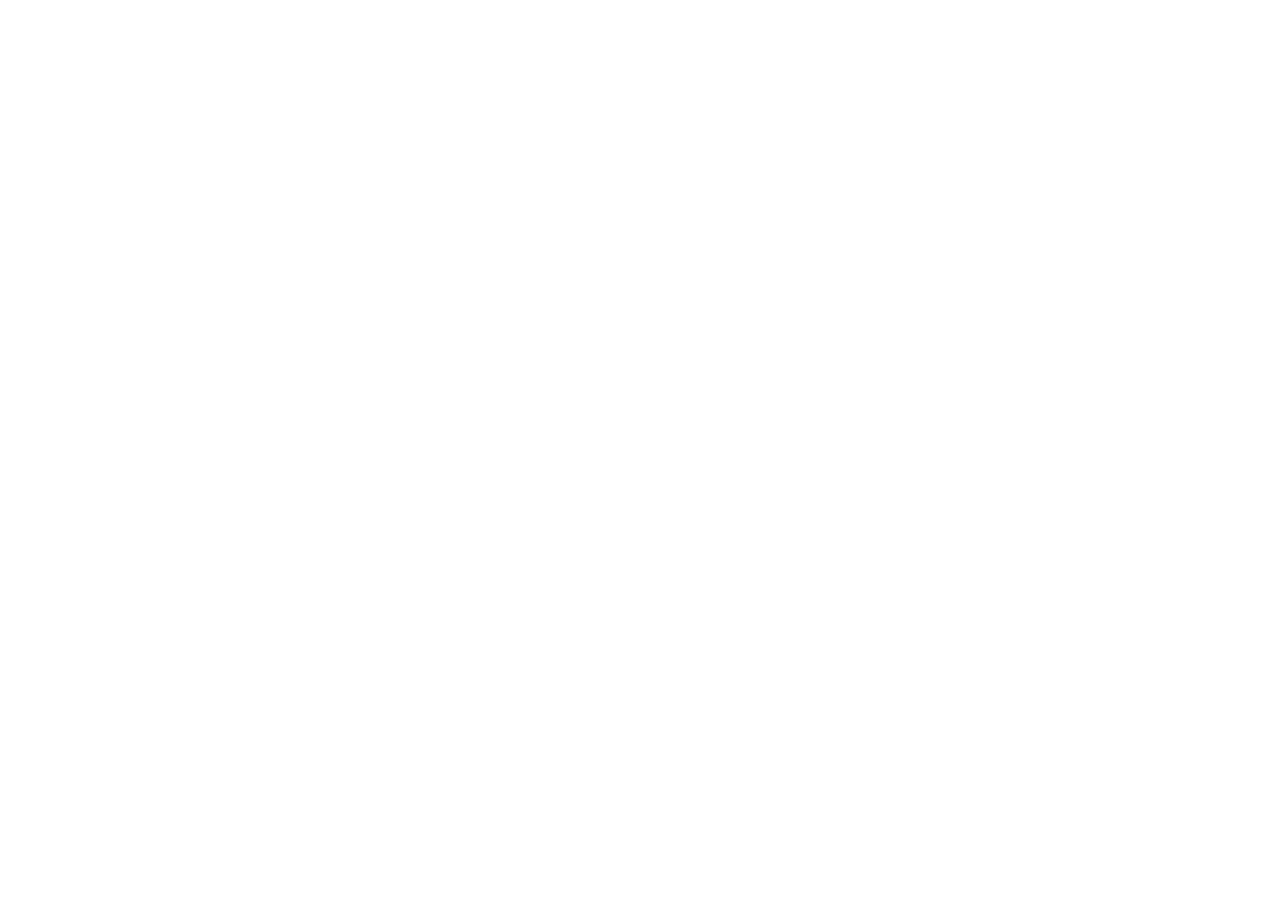
==== index.html @ 33c71e35 "初始化项目" ====
<!DOCTYPE html>
<html lang="en">
<head>
    <meta charset="UTF-8">
    <meta http-equiv="X-UA-Compatible" content="IE=edge">
    <meta name="viewport" content="width=device-width, initial-scale=1.0">
    <title>Document</title>
</head>
<body>
    
</body>
</html>
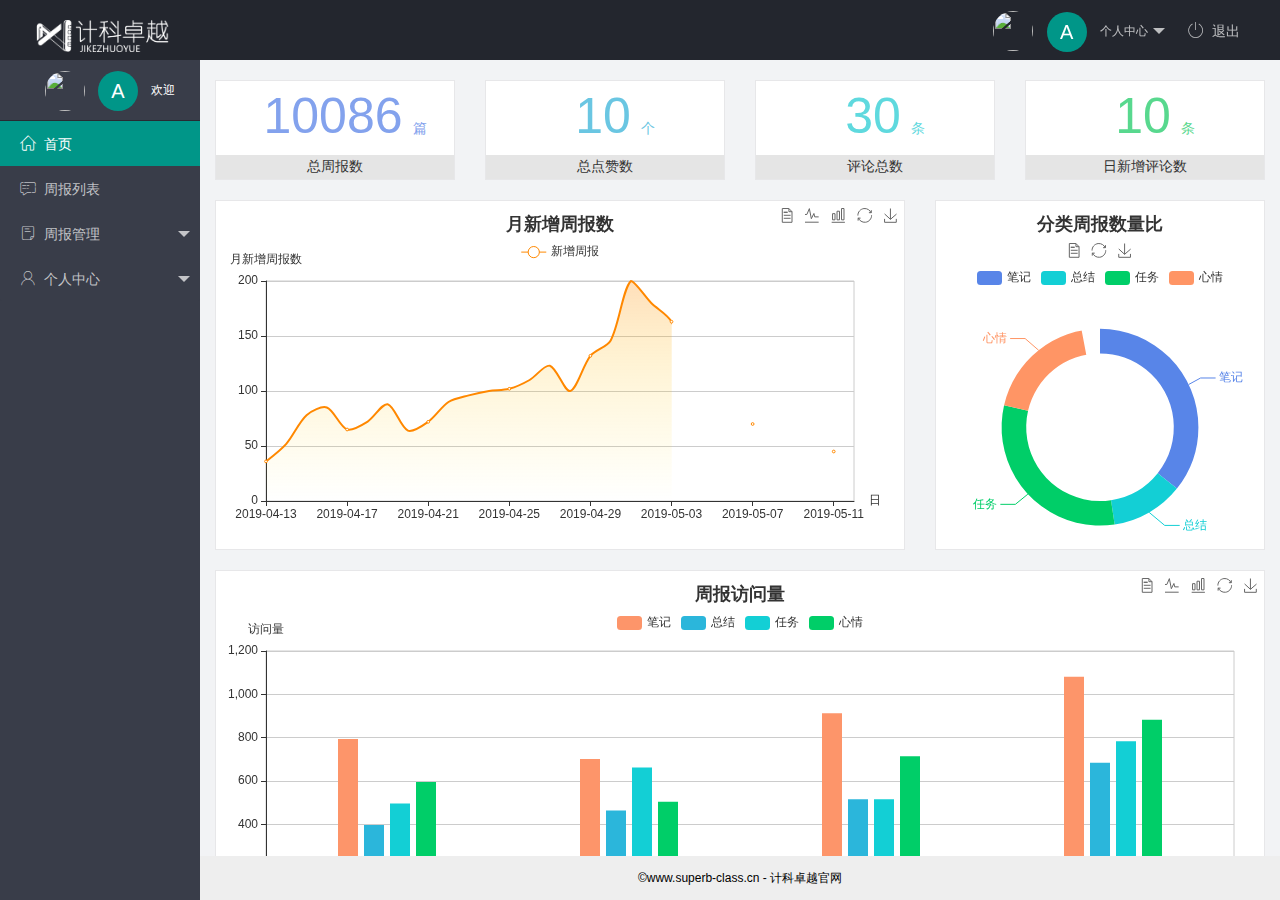
==== commit 3a6c3892: "完成了主页功能的开发" ====
--- a/index.html
+++ b/index.html
@@ -4,9 +4,83 @@
     <meta charset="UTF-8">
     <meta http-equiv="X-UA-Compatible" content="IE=edge">
     <meta name="viewport" content="width=device-width, initial-scale=1.0">
-    <title>Document</title>
+    <title>故事汇-后台主页</title>
+    <link rel="stylesheet" href="/assets/lib/layui/css/layui.css">
+    <link rel="stylesheet" href="/assets/css/index.css">
+    <link rel="stylesheet" href="/assets/fonts/iconfont.css">
 </head>
 <body>
-    
+    <div class="layui-layout layui-layout-admin">
+        <div class="layui-header">
+          <div class="layui-logo layui-hide-xs">
+              <img src="/assets/images/计科卓越logo.png">
+          </div>
+          <!-- 头部区域（可配合layui 已有的水平导航） -->
+          <ul class="layui-nav layui-layout-right">
+            <li class="layui-nav-item layui-hide layui-show-md-inline-block">
+              <a href="javascript:;" class="userinfo">
+                <img src="//tva1.sinaimg.cn/crop.0.0.118.118.180/5db11ff4gw1e77d3nqrv8j203b03cweg.jpg" class="layui-nav-img">
+                <span class="text-avatar">A</span>
+                个人中心
+              </a>
+              <dl class="layui-nav-child">
+                <dd><a href="">基本资料</a></dd>
+                <dd><a href="">更换头像</a></dd>
+                <dd><a href="">重置密码</a></dd>
+              </dl>
+            </li>
+            <li class="layui-nav-item">
+                <a href="javascript:;" id="btnLogout"><span class="iconfont icon-tuichu"></span>退出</a>
+            </li>
+          </ul>
+        </div>
+        
+        <div class="layui-side layui-bg-black">
+          <div class="layui-side-scroll">
+              <div class="userinfo">
+                  <img src="//tva1.sinaimg.cn/crop.0.0.118.118.180/5db11ff4gw1e77d3nqrv8j203b03cweg.jpg" class="layui-nav-img">
+                  <span class="text-avatar">A</span>
+                  <span id="welcome">欢迎</span>
+              </div>
+            <!-- 左侧导航区域（可配合layui已有的垂直导航） -->
+            <ul class="layui-nav layui-nav-tree" lay-filter="test" lay-shrink="all">
+                <li class="layui-nav-item layui-this"><a href="/home/sight.html" target="fm"><span class="iconfont icon-home"></span>首页</a></li>
+                <li class="layui-nav-item"><a href="javascript:;"><span class="iconfont icon-pinglun"></span>周报列表</a></li>
+              <li class="layui-nav-item">
+                <a class="" href="javascript:;"><span class="iconfont icon-16"></span>周报管理</a>
+                <dl class="layui-nav-child">
+                  <dd><a href="javascript:;"><i class="layui-icon layui-icon-app"></i> 周报类别</a></dd>
+                  <dd><a href="javascript:;"><i class="layui-icon layui-icon-app"></i>个人列表</a></dd>
+                  <dd><a href="javascript:;"><i class="layui-icon layui-icon-app"></i>发布周报</a></dd>
+                </dl>
+              </li>
+              <li class="layui-nav-item">
+                <a href="javascript:;"><span class="iconfont icon-user"></span>个人中心</a>
+                <dl class="layui-nav-child">
+                  <dd><a href="javascript:;"><i class="layui-icon layui-icon-template-1"></i>基本资料</a></dd>
+                  <dd><a href="javascript:;"><i class="layui-icon layui-icon-set"></i>更换头像</a></dd>
+                  <dd><a href="javascript:;"><i class="layui-icon layui-icon-set"></i>重置密码</a></dd>
+                </dl>
+              </li>
+            </ul>
+          </div>
+        </div>
+        
+        <div class="layui-body">
+          <!-- 内容主体区域 -->
+          <iframe name="fm" src="/home/sight.html" frameborder="0"></iframe>
+        </div>
+        
+        <div class="layui-footer">
+          <!-- 底部固定区域 -->
+          ©www.superb-class.cn - 计科卓越官网
+        </div>
+      </div>
+      <script src="/assets/lib/layui/layui.all.js"></script>
+      <!--导入jQuery-->
+      <script src="/assets/lib/jquery.js"></script>
+
+      <script src="/assets/js/baseAPI.js"></script>
+      <script src="/assets/js/index.js"></script>
 </body>
 </html>
--- a/assets/lib/layui/css/layui.css
+++ b/assets/lib/layui/css/layui.css
@@ -0,0 +1,2 @@
+/** layui-v2.5.5 MIT License By https://www.layui.com */
+ .layui-inline,img{display:inline-block;vertical-align:middle}h1,h2,h3,h4,h5,h6{font-weight:400}.layui-edge,.layui-header,.layui-inline,.layui-main{position:relative}.layui-body,.layui-edge,.layui-elip{overflow:hidden}.layui-btn,.layui-edge,.layui-inline,img{vertical-align:middle}.layui-btn,.layui-disabled,.layui-icon,.layui-unselect{-moz-user-select:none;-webkit-user-select:none;-ms-user-select:none}.layui-elip,.layui-form-checkbox span,.layui-form-pane .layui-form-label{text-overflow:ellipsis;white-space:nowrap}.layui-breadcrumb,.layui-tree-btnGroup{visibility:hidden}blockquote,body,button,dd,div,dl,dt,form,h1,h2,h3,h4,h5,h6,input,li,ol,p,pre,td,textarea,th,ul{margin:0;padding:0;-webkit-tap-highlight-color:rgba(0,0,0,0)}a:active,a:hover{outline:0}img{border:none}li{list-style:none}table{border-collapse:collapse;border-spacing:0}h4,h5,h6{font-size:100%}button,input,optgroup,option,select,textarea{font-family:inherit;font-size:inherit;font-style:inherit;font-weight:inherit;outline:0}pre{white-space:pre-wrap;white-space:-moz-pre-wrap;white-space:-pre-wrap;white-space:-o-pre-wrap;word-wrap:break-word}body{line-height:24px;font:14px Helvetica Neue,Helvetica,PingFang SC,Tahoma,Arial,sans-serif}hr{height:1px;margin:10px 0;border:0;clear:both}a{color:#333;text-decoration:none}a:hover{color:#777}a cite{font-style:normal;*cursor:pointer}.layui-border-box,.layui-border-box *{box-sizing:border-box}.layui-box,.layui-box *{box-sizing:content-box}.layui-clear{clear:both;*zoom:1}.layui-clear:after{content:'\20';clear:both;*zoom:1;display:block;height:0}.layui-inline{*display:inline;*zoom:1}.layui-edge{display:inline-block;width:0;height:0;border-width:6px;border-style:dashed;border-color:transparent}.layui-edge-top{top:-4px;border-bottom-color:#999;border-bottom-style:solid}.layui-edge-right{border-left-color:#999;border-left-style:solid}.layui-edge-bottom{top:2px;border-top-color:#999;border-top-style:solid}.layui-edge-left{border-right-color:#999;border-right-style:solid}.layui-disabled,.layui-disabled:hover{color:#d2d2d2!important;cursor:not-allowed!important}.layui-circle{border-radius:100%}.layui-show{display:block!important}.layui-hide{display:none!important}@font-face{font-family:layui-icon;src:url(../font/iconfont.eot?v=250);src:url(../font/iconfont.eot?v=250#iefix) format('embedded-opentype'),url(../font/iconfont.woff2?v=250) format('woff2'),url(../font/iconfont.woff?v=250) format('woff'),url(../font/iconfont.ttf?v=250) format('truetype'),url(../font/iconfont.svg?v=250#layui-icon) format('svg')}.layui-icon{font-family:layui-icon!important;font-size:16px;font-style:normal;-webkit-font-smoothing:antialiased;-moz-osx-font-smoothing:grayscale}.layui-icon-reply-fill:before{content:"\e611"}.layui-icon-set-fill:before{content:"\e614"}.layui-icon-menu-fill:before{content:"\e60f"}.layui-icon-search:before{content:"\e615"}.layui-icon-share:before{content:"\e641"}.layui-icon-set-sm:before{content:"\e620"}.layui-icon-engine:before{content:"\e628"}.layui-icon-close:before{content:"\1006"}.layui-icon-close-fill:before{content:"\1007"}.layui-icon-chart-screen:before{content:"\e629"}.layui-icon-star:before{content:"\e600"}.layui-icon-circle-dot:before{content:"\e617"}.layui-icon-chat:before{content:"\e606"}.layui-icon-release:before{content:"\e609"}.layui-icon-list:before{content:"\e60a"}.layui-icon-chart:before{content:"\e62c"}.layui-icon-ok-circle:before{content:"\1005"}.layui-icon-layim-theme:before{content:"\e61b"}.layui-icon-table:before{content:"\e62d"}.layui-icon-right:before{content:"\e602"}.layui-icon-left:before{content:"\e603"}.layui-icon-cart-simple:before{content:"\e698"}.layui-icon-face-cry:before{content:"\e69c"}.layui-icon-face-smile:before{content:"\e6af"}.layui-icon-survey:before{content:"\e6b2"}.layui-icon-tree:before{content:"\e62e"}.layui-icon-upload-circle:before{content:"\e62f"}.layui-icon-add-circle:before{content:"\e61f"}.layui-icon-download-circle:before{content:"\e601"}.layui-icon-templeate-1:before{content:"\e630"}.layui-icon-util:before{content:"\e631"}.layui-icon-face-surprised:before{content:"\e664"}.layui-icon-edit:before{content:"\e642"}.layui-icon-speaker:before{content:"\e645"}.layui-icon-down:before{content:"\e61a"}.layui-icon-file:before{content:"\e621"}.layui-icon-layouts:before{content:"\e632"}.layui-icon-rate-half:before{content:"\e6c9"}.layui-icon-add-circle-fine:before{content:"\e608"}.layui-icon-prev-circle:before{content:"\e633"}.layui-icon-read:before{content:"\e705"}.layui-icon-404:before{content:"\e61c"}.layui-icon-carousel:before{content:"\e634"}.layui-icon-help:before{content:"\e607"}.layui-icon-code-circle:before{content:"\e635"}.layui-icon-water:before{content:"\e636"}.layui-icon-username:before{content:"\e66f"}.layui-icon-find-fill:before{content:"\e670"}.layui-icon-about:before{content:"\e60b"}.layui-icon-location:before{content:"\e715"}.layui-icon-up:before{content:"\e619"}.layui-icon-pause:before{content:"\e651"}.layui-icon-date:before{content:"\e637"}.layui-icon-layim-uploadfile:before{content:"\e61d"}.layui-icon-delete:before{content:"\e640"}.layui-icon-play:before{content:"\e652"}.layui-icon-top:before{content:"\e604"}.layui-icon-friends:before{content:"\e612"}.layui-icon-refresh-3:before{content:"\e9aa"}.layui-icon-ok:before{content:"\e605"}.layui-icon-layer:before{content:"\e638"}.layui-icon-face-smile-fine:before{content:"\e60c"}.layui-icon-dollar:before{content:"\e659"}.layui-icon-group:before{content:"\e613"}.layui-icon-layim-download:before{content:"\e61e"}.layui-icon-picture-fine:before{content:"\e60d"}.layui-icon-link:before{content:"\e64c"}.layui-icon-diamond:before{content:"\e735"}.layui-icon-log:before{content:"\e60e"}.layui-icon-rate-solid:before{content:"\e67a"}.layui-icon-fonts-del:before{content:"\e64f"}.layui-icon-unlink:before{content:"\e64d"}.layui-icon-fonts-clear:before{content:"\e639"}.layui-icon-triangle-r:before{content:"\e623"}.layui-icon-circle:before{content:"\e63f"}.layui-icon-radio:before{content:"\e643"}.layui-icon-align-center:before{content:"\e647"}.layui-icon-align-right:before{content:"\e648"}.layui-icon-align-left:before{content:"\e649"}.layui-icon-loading-1:before{content:"\e63e"}.layui-icon-return:before{content:"\e65c"}.layui-icon-fonts-strong:before{content:"\e62b"}.layui-icon-upload:before{content:"\e67c"}.layui-icon-dialogue:before{content:"\e63a"}.layui-icon-video:before{content:"\e6ed"}.layui-icon-headset:before{content:"\e6fc"}.layui-icon-cellphone-fine:before{content:"\e63b"}.layui-icon-add-1:before{content:"\e654"}.layui-icon-face-smile-b:before{content:"\e650"}.layui-icon-fonts-html:before{content:"\e64b"}.layui-icon-form:before{content:"\e63c"}.layui-icon-cart:before{content:"\e657"}.layui-icon-camera-fill:before{content:"\e65d"}.layui-icon-tabs:before{content:"\e62a"}.layui-icon-fonts-code:before{content:"\e64e"}.layui-icon-fire:before{content:"\e756"}.layui-icon-set:before{content:"\e716"}.layui-icon-fonts-u:before{content:"\e646"}.layui-icon-triangle-d:before{content:"\e625"}.layui-icon-tips:before{content:"\e702"}.layui-icon-picture:before{content:"\e64a"}.layui-icon-more-vertical:before{content:"\e671"}.layui-icon-flag:before{content:"\e66c"}.layui-icon-loading:before{content:"\e63d"}.layui-icon-fonts-i:before{content:"\e644"}.layui-icon-refresh-1:before{content:"\e666"}.layui-icon-rmb:before{content:"\e65e"}.layui-icon-home:before{content:"\e68e"}.layui-icon-user:before{content:"\e770"}.layui-icon-notice:before{content:"\e667"}.layui-icon-login-weibo:before{content:"\e675"}.layui-icon-voice:before{content:"\e688"}.layui-icon-upload-drag:before{content:"\e681"}.layui-icon-login-qq:before{content:"\e676"}.layui-icon-snowflake:before{content:"\e6b1"}.layui-icon-file-b:before{content:"\e655"}.layui-icon-template:before{content:"\e663"}.layui-icon-auz:before{content:"\e672"}.layui-icon-console:before{content:"\e665"}.layui-icon-app:before{content:"\e653"}.layui-icon-prev:before{content:"\e65a"}.layui-icon-website:before{content:"\e7ae"}.layui-icon-next:before{content:"\e65b"}.layui-icon-component:before{content:"\e857"}.layui-icon-more:before{content:"\e65f"}.layui-icon-login-wechat:before{content:"\e677"}.layui-icon-shrink-right:before{content:"\e668"}.layui-icon-spread-left:before{content:"\e66b"}.layui-icon-camera:before{content:"\e660"}.layui-icon-note:before{content:"\e66e"}.layui-icon-refresh:before{content:"\e669"}.layui-icon-female:before{content:"\e661"}.layui-icon-male:before{content:"\e662"}.layui-icon-password:before{content:"\e673"}.layui-icon-senior:before{content:"\e674"}.layui-icon-theme:before{content:"\e66a"}.layui-icon-tread:before{content:"\e6c5"}.layui-icon-praise:before{content:"\e6c6"}.layui-icon-star-fill:before{content:"\e658"}.layui-icon-rate:before{content:"\e67b"}.layui-icon-template-1:before{content:"\e656"}.layui-icon-vercode:before{content:"\e679"}.layui-icon-cellphone:before{content:"\e678"}.layui-icon-screen-full:before{content:"\e622"}.layui-icon-screen-restore:before{content:"\e758"}.layui-icon-cols:before{content:"\e610"}.layui-icon-export:before{content:"\e67d"}.layui-icon-print:before{content:"\e66d"}.layui-icon-slider:before{content:"\e714"}.layui-icon-addition:before{content:"\e624"}.layui-icon-subtraction:before{content:"\e67e"}.layui-icon-service:before{content:"\e626"}.layui-icon-transfer:before{content:"\e691"}.layui-main{width:1140px;margin:0 auto}.layui-header{z-index:1000;height:60px}.layui-header a:hover{transition:all .5s;-webkit-transition:all .5s}.layui-side{position:fixed;left:0;top:0;bottom:0;z-index:999;width:200px;overflow-x:hidden}.layui-side-scroll{position:relative;width:220px;height:100%;overflow-x:hidden}.layui-body{position:absolute;left:200px;right:0;top:0;bottom:0;z-index:998;width:auto;overflow-y:auto;box-sizing:border-box}.layui-layout-body{overflow:hidden}.layui-layout-admin .layui-header{background-color:#23262E}.layui-layout-admin .layui-side{top:60px;width:200px;overflow-x:hidden}.layui-layout-admin .layui-body{position:fixed;top:60px;bottom:44px}.layui-layout-admin .layui-main{width:auto;margin:0 15px}.layui-layout-admin .layui-footer{position:fixed;left:200px;right:0;bottom:0;height:44px;line-height:44px;padding:0 15px;background-color:#eee}.layui-layout-admin .layui-logo{position:absolute;left:0;top:0;width:200px;height:100%;line-height:60px;text-align:center;color:#009688;font-size:16px}.layui-layout-admin .layui-header .layui-nav{background:0 0}.layui-layout-left{position:absolute!important;left:200px;top:0}.layui-layout-right{position:absolute!important;right:0;top:0}.layui-container{position:relative;margin:0 auto;padding:0 15px;box-sizing:border-box}.layui-fluid{position:relative;margin:0 auto;padding:0 15px}.layui-row:after,.layui-row:before{content:'';display:block;clear:both}.layui-col-lg1,.layui-col-lg10,.layui-col-lg11,.layui-col-lg12,.layui-col-lg2,.layui-col-lg3,.layui-col-lg4,.layui-col-lg5,.layui-col-lg6,.layui-col-lg7,.layui-col-lg8,.layui-col-lg9,.layui-col-md1,.layui-col-md10,.layui-col-md11,.layui-col-md12,.layui-col-md2,.layui-col-md3,.layui-col-md4,.layui-col-md5,.layui-col-md6,.layui-col-md7,.layui-col-md8,.layui-col-md9,.layui-col-sm1,.layui-col-sm10,.layui-col-sm11,.layui-col-sm12,.layui-col-sm2,.layui-col-sm3,.layui-col-sm4,.layui-col-sm5,.layui-col-sm6,.layui-col-sm7,.layui-col-sm8,.layui-col-sm9,.layui-col-xs1,.layui-col-xs10,.layui-col-xs11,.layui-col-xs12,.layui-col-xs2,.layui-col-xs3,.layui-col-xs4,.layui-col-xs5,.layui-col-xs6,.layui-col-xs7,.layui-col-xs8,.layui-col-xs9{position:relative;display:block;box-sizing:border-box}.layui-col-xs1,.layui-col-xs10,.layui-col-xs11,.layui-col-xs12,.layui-col-xs2,.layui-col-xs3,.layui-col-xs4,.layui-col-xs5,.layui-col-xs6,.layui-col-xs7,.layui-col-xs8,.layui-col-xs9{float:left}.layui-col-xs1{width:8.33333333%}.layui-col-xs2{width:16.66666667%}.layui-col-xs3{width:25%}.layui-col-xs4{width:33.33333333%}.layui-col-xs5{width:41.66666667%}.layui-col-xs6{width:50%}.layui-col-xs7{width:58.33333333%}.layui-col-xs8{width:66.66666667%}.layui-col-xs9{width:75%}.layui-col-xs10{width:83.33333333%}.layui-col-xs11{width:91.66666667%}.layui-col-xs12{width:100%}.layui-col-xs-offset1{margin-left:8.33333333%}.layui-col-xs-offset2{margin-left:16.66666667%}.layui-col-xs-offset3{margin-left:25%}.layui-col-xs-offset4{margin-left:33.33333333%}.layui-col-xs-offset5{margin-left:41.66666667%}.layui-col-xs-offset6{margin-left:50%}.layui-col-xs-offset7{margin-left:58.33333333%}.layui-col-xs-offset8{margin-left:66.66666667%}.layui-col-xs-offset9{margin-left:75%}.layui-col-xs-offset10{margin-left:83.33333333%}.layui-col-xs-offset11{margin-left:91.66666667%}.layui-col-xs-offset12{margin-left:100%}@media screen and (max-width:768px){.layui-hide-xs{display:none!important}.layui-show-xs-block{display:block!important}.layui-show-xs-inline{display:inline!important}.layui-show-xs-inline-block{display:inline-block!important}}@media screen and (min-width:768px){.layui-container{width:750px}.layui-hide-sm{display:none!important}.layui-show-sm-block{display:block!important}.layui-show-sm-inline{display:inline!important}.layui-show-sm-inline-block{display:inline-block!important}.layui-col-sm1,.layui-col-sm10,.layui-col-sm11,.layui-col-sm12,.layui-col-sm2,.layui-col-sm3,.layui-col-sm4,.layui-col-sm5,.layui-col-sm6,.layui-col-sm7,.layui-col-sm8,.layui-col-sm9{float:left}.layui-col-sm1{width:8.33333333%}.layui-col-sm2{width:16.66666667%}.layui-col-sm3{width:25%}.layui-col-sm4{width:33.33333333%}.layui-col-sm5{width:41.66666667%}.layui-col-sm6{width:50%}.layui-col-sm7{width:58.33333333%}.layui-col-sm8{width:66.66666667%}.layui-col-sm9{width:75%}.layui-col-sm10{width:83.33333333%}.layui-col-sm11{width:91.66666667%}.layui-col-sm12{width:100%}.layui-col-sm-offset1{margin-left:8.33333333%}.layui-col-sm-offset2{margin-left:16.66666667%}.layui-col-sm-offset3{margin-left:25%}.layui-col-sm-offset4{margin-left:33.33333333%}.layui-col-sm-offset5{margin-left:41.66666667%}.layui-col-sm-offset6{margin-left:50%}.layui-col-sm-offset7{margin-left:58.33333333%}.layui-col-sm-offset8{margin-left:66.66666667%}.layui-col-sm-offset9{margin-left:75%}.layui-col-sm-offset10{margin-left:83.33333333%}.layui-col-sm-offset11{margin-left:91.66666667%}.layui-col-sm-offset12{margin-left:100%}}@media screen and (min-width:992px){.layui-container{width:970px}.layui-hide-md{display:none!important}.layui-show-md-block{display:block!important}.layui-show-md-inline{display:inline!important}.layui-show-md-inline-block{display:inline-block!important}.layui-col-md1,.layui-col-md10,.layui-col-md11,.layui-col-md12,.layui-col-md2,.layui-col-md3,.layui-col-md4,.layui-col-md5,.layui-col-md6,.layui-col-md7,.layui-col-md8,.layui-col-md9{float:left}.layui-col-md1{width:8.33333333%}.layui-col-md2{width:16.66666667%}.layui-col-md3{width:25%}.layui-col-md4{width:33.33333333%}.layui-col-md5{width:41.66666667%}.layui-col-md6{width:50%}.layui-col-md7{width:58.33333333%}.layui-col-md8{width:66.66666667%}.layui-col-md9{width:75%}.layui-col-md10{width:83.33333333%}.layui-col-md11{width:91.66666667%}.layui-col-md12{width:100%}.layui-col-md-offset1{margin-left:8.33333333%}.layui-col-md-offset2{margin-left:16.66666667%}.layui-col-md-offset3{margin-left:25%}.layui-col-md-offset4{margin-left:33.33333333%}.layui-col-md-offset5{margin-left:41.66666667%}.layui-col-md-offset6{margin-left:50%}.layui-col-md-offset7{margin-left:58.33333333%}.layui-col-md-offset8{margin-left:66.66666667%}.layui-col-md-offset9{margin-left:75%}.layui-col-md-offset10{margin-left:83.33333333%}.layui-col-md-offset11{margin-left:91.66666667%}.layui-col-md-offset12{margin-left:100%}}@media screen and (min-width:1200px){.layui-container{width:1170px}.layui-hide-lg{display:none!important}.layui-show-lg-block{display:block!important}.layui-show-lg-inline{display:inline!important}.layui-show-lg-inline-block{display:inline-block!important}.layui-col-lg1,.layui-col-lg10,.layui-col-lg11,.layui-col-lg12,.layui-col-lg2,.layui-col-lg3,.layui-col-lg4,.layui-col-lg5,.layui-col-lg6,.layui-col-lg7,.layui-col-lg8,.layui-col-lg9{float:left}.layui-col-lg1{width:8.33333333%}.layui-col-lg2{width:16.66666667%}.layui-col-lg3{width:25%}.layui-col-lg4{width:33.33333333%}.layui-col-lg5{width:41.66666667%}.layui-col-lg6{width:50%}.layui-col-lg7{width:58.33333333%}.layui-col-lg8{width:66.66666667%}.layui-col-lg9{width:75%}.layui-col-lg10{width:83.33333333%}.layui-col-lg11{width:91.66666667%}.layui-col-lg12{width:100%}.layui-col-lg-offset1{margin-left:8.33333333%}.layui-col-lg-offset2{margin-left:16.66666667%}.layui-col-lg-offset3{margin-left:25%}.layui-col-lg-offset4{margin-left:33.33333333%}.layui-col-lg-offset5{margin-left:41.66666667%}.layui-col-lg-offset6{margin-left:50%}.layui-col-lg-offset7{margin-left:58.33333333%}.layui-col-lg-offset8{margin-left:66.66666667%}.layui-col-lg-offset9{margin-left:75%}.layui-col-lg-offset10{margin-left:83.33333333%}.layui-col-lg-offset11{margin-left:91.66666667%}.layui-col-lg-offset12{margin-left:100%}}.layui-col-space1{margin:-.5px}.layui-col-space1>*{padding:.5px}.layui-col-space3{margin:-1.5px}.layui-col-space3>*{padding:1.5px}.layui-col-space5{margin:-2.5px}.layui-col-space5>*{padding:2.5px}.layui-col-space8{margin:-3.5px}.layui-col-space8>*{padding:3.5px}.layui-col-space10{margin:-5px}.layui-col-space10>*{padding:5px}.layui-col-space12{margin:-6px}.layui-col-space12>*{padding:6px}.layui-col-space15{margin:-7.5px}.layui-col-space15>*{padding:7.5px}.layui-col-space18{margin:-9px}.layui-col-space18>*{padding:9px}.layui-col-space20{margin:-10px}.layui-col-space20>*{padding:10px}.layui-col-space22{margin:-11px}.layui-col-space22>*{padding:11px}.layui-col-space25{margin:-12.5px}.layui-col-space25>*{padding:12.5px}.layui-col-space30{margin:-15px}.layui-col-space30>*{padding:15px}.layui-btn,.layui-input,.layui-select,.layui-textarea,.layui-upload-button{outline:0;-webkit-appearance:none;transition:all .3s;-webkit-transition:all .3s;box-sizing:border-box}.layui-elem-quote{margin-bottom:10px;padding:15px;line-height:22px;border-left:5px solid #009688;border-radius:0 2px 2px 0;background-color:#f2f2f2}.layui-quote-nm{border-style:solid;border-width:1px 1px 1px 5px;background:0 0}.layui-elem-field{margin-bottom:10px;padding:0;border-width:1px;border-style:solid}.layui-elem-field legend{margin-left:20px;padding:0 10px;font-size:20px;font-weight:300}.layui-field-title{margin:10px 0 20px;border-width:1px 0 0}.layui-field-box{padding:10px 15px}.layui-field-title .layui-field-box{padding:10px 0}.layui-progress{position:relative;height:6px;border-radius:20px;background-color:#e2e2e2}.layui-progress-bar{position:absolute;left:0;top:0;width:0;max-width:100%;height:6px;border-radius:20px;text-align:right;background-color:#5FB878;transition:all .3s;-webkit-transition:all .3s}.layui-progress-big,.layui-progress-big .layui-progress-bar{height:18px;line-height:18px}.layui-progress-text{position:relative;top:-20px;line-height:18px;font-size:12px;color:#666}.layui-progress-big .layui-progress-text{position:static;padding:0 10px;color:#fff}.layui-collapse{border-width:1px;border-style:solid;border-radius:2px}.layui-colla-content,.layui-colla-item{border-top-width:1px;border-top-style:solid}.layui-colla-item:first-child{border-top:none}.layui-colla-title{position:relative;height:42px;line-height:42px;padding:0 15px 0 35px;color:#333;background-color:#f2f2f2;cursor:pointer;font-size:14px;overflow:hidden}.layui-colla-content{display:none;padding:10px 15px;line-height:22px;color:#666}.layui-colla-icon{position:absolute;left:15px;top:0;font-size:14px}.layui-card{margin-bottom:15px;border-radius:2px;background-color:#fff;box-shadow:0 1px 2px 0 rgba(0,0,0,.05)}.layui-card:last-child{margin-bottom:0}.layui-card-header{position:relative;height:42px;line-height:42px;padding:0 15px;border-bottom:1px solid #f6f6f6;color:#333;border-radius:2px 2px 0 0;font-size:14px}.layui-bg-black,.layui-bg-blue,.layui-bg-cyan,.layui-bg-green,.layui-bg-orange,.layui-bg-red{color:#fff!important}.layui-card-body{position:relative;padding:10px 15px;line-height:24px}.layui-card-body[pad15]{padding:15px}.layui-card-body[pad20]{padding:20px}.layui-card-body .layui-table{margin:5px 0}.layui-card .layui-tab{margin:0}.layui-panel-window{position:relative;padding:15px;border-radius:0;border-top:5px solid #E6E6E6;background-color:#fff}.layui-auxiliar-moving{position:fixed;left:0;right:0;top:0;bottom:0;width:100%;height:100%;background:0 0;z-index:9999999999}.layui-form-label,.layui-form-mid,.layui-form-select,.layui-input-block,.layui-input-inline,.layui-textarea{position:relative}.layui-bg-red{background-color:#FF5722!important}.layui-bg-orange{background-color:#FFB800!important}.layui-bg-green{background-color:#009688!important}.layui-bg-cyan{background-color:#2F4056!important}.layui-bg-blue{background-color:#1E9FFF!important}.layui-bg-black{background-color:#393D49!important}.layui-bg-gray{background-color:#eee!important;color:#666!important}.layui-badge-rim,.layui-colla-content,.layui-colla-item,.layui-collapse,.layui-elem-field,.layui-form-pane .layui-form-item[pane],.layui-form-pane .layui-form-label,.layui-input,.layui-layedit,.layui-layedit-tool,.layui-quote-nm,.layui-select,.layui-tab-bar,.layui-tab-card,.layui-tab-title,.layui-tab-title .layui-this:after,.layui-textarea{border-color:#e6e6e6}.layui-timeline-item:before,hr{background-color:#e6e6e6}.layui-text{line-height:22px;font-size:14px;color:#666}.layui-text h1,.layui-text h2,.layui-text h3{font-weight:500;color:#333}.layui-text h1{font-size:30px}.layui-text h2{font-size:24px}.layui-text h3{font-size:18px}.layui-text a:not(.layui-btn){color:#01AAED}.layui-text a:not(.layui-btn):hover{text-decoration:underline}.layui-text ul{padding:5px 0 5px 15px}.layui-text ul li{margin-top:5px;list-style-type:disc}.layui-text em,.layui-word-aux{color:#999!important;padding:0 5px!important}.layui-btn{display:inline-block;height:38px;line-height:38px;padding:0 18px;background-color:#009688;color:#fff;white-space:nowrap;text-align:center;font-size:14px;border:none;border-radius:2px;cursor:pointer}.layui-btn:hover{opacity:.8;filter:alpha(opacity=80);color:#fff}.layui-btn:active{opacity:1;filter:alpha(opacity=100)}.layui-btn+.layui-btn{margin-left:10px}.layui-btn-container{font-size:0}.layui-btn-container .layui-btn{margin-right:10px;margin-bottom:10px}.layui-btn-container .layui-btn+.layui-btn{margin-left:0}.layui-table .layui-btn-container .layui-btn{margin-bottom:9px}.layui-btn-radius{border-radius:100px}.layui-btn .layui-icon{margin-right:3px;font-size:18px;vertical-align:bottom;vertical-align:middle\9}.layui-btn-primary{border:1px solid #C9C9C9;background-color:#fff;color:#555}.layui-btn-primary:hover{border-color:#009688;color:#333}.layui-btn-normal{background-color:#1E9FFF}.layui-btn-warm{background-color:#FFB800}.layui-btn-danger{background-color:#FF5722}.layui-btn-checked{background-color:#5FB878}.layui-btn-disabled,.layui-btn-disabled:active,.layui-btn-disabled:hover{border:1px solid #e6e6e6;background-color:#FBFBFB;color:#C9C9C9;cursor:not-allowed;opacity:1}.layui-btn-lg{height:44px;line-height:44px;padding:0 25px;font-size:16px}.layui-btn-sm{height:30px;line-height:30px;padding:0 10px;font-size:12px}.layui-btn-sm i{font-size:16px!important}.layui-btn-xs{height:22px;line-height:22px;padding:0 5px;font-size:12px}.layui-btn-xs i{font-size:14px!important}.layui-btn-group{display:inline-block;vertical-align:middle;font-size:0}.layui-btn-group .layui-btn{margin-left:0!important;margin-right:0!important;border-left:1px solid rgba(255,255,255,.5);border-radius:0}.layui-btn-group .layui-btn-primary{border-left:none}.layui-btn-group .layui-btn-primary:hover{border-color:#C9C9C9;color:#009688}.layui-btn-group .layui-btn:first-child{border-left:none;border-radius:2px 0 0 2px}.layui-btn-group .layui-btn-primary:first-child{border-left:1px solid #c9c9c9}.layui-btn-group .layui-btn:last-child{border-radius:0 2px 2px 0}.layui-btn-group .layui-btn+.layui-btn{margin-left:0}.layui-btn-group+.layui-btn-group{margin-left:10px}.layui-btn-fluid{width:100%}.layui-input,.layui-select,.layui-textarea{height:38px;line-height:1.3;line-height:38px\9;border-width:1px;border-style:solid;background-color:#fff;border-radius:2px}.layui-input::-webkit-input-placeholder,.layui-select::-webkit-input-placeholder,.layui-textarea::-webkit-input-placeholder{line-height:1.3}.layui-input,.layui-textarea{display:block;width:100%;padding-left:10px}.layui-input:hover,.layui-textarea:hover{border-color:#D2D2D2!important}.layui-input:focus,.layui-textarea:focus{border-color:#C9C9C9!important}.layui-textarea{min-height:100px;height:auto;line-height:20px;padding:6px 10px;resize:vertical}.layui-select{padding:0 10px}.layui-form input[type=checkbox],.layui-form input[type=radio],.layui-form select{display:none}.layui-form [lay-ignore]{display:initial}.layui-form-item{margin-bottom:15px;clear:both;*zoom:1}.layui-form-item:after{content:'\20';clear:both;*zoom:1;display:block;height:0}.layui-form-label{float:left;display:block;padding:9px 15px;width:80px;font-weight:400;line-height:20px;text-align:right}.layui-form-label-col{display:block;float:none;padding:9px 0;line-height:20px;text-align:left}.layui-form-item .layui-inline{margin-bottom:5px;margin-right:10px}.layui-input-block{margin-left:110px;min-height:36px}.layui-input-inline{display:inline-block;vertical-align:middle}.layui-form-item .layui-input-inline{float:left;width:190px;margin-right:10px}.layui-form-text .layui-input-inline{width:auto}.layui-form-mid{float:left;display:block;padding:9px 0!important;line-height:20px;margin-right:10px}.layui-form-danger+.layui-form-select .layui-input,.layui-form-danger:focus{border-color:#FF5722!important}.layui-form-select .layui-input{padding-right:30px;cursor:pointer}.layui-form-select .layui-edge{position:absolute;right:10px;top:50%;margin-top:-3px;cursor:pointer;border-width:6px;border-top-color:#c2c2c2;border-top-style:solid;transition:all .3s;-webkit-transition:all .3s}.layui-form-select dl{display:none;position:absolute;left:0;top:42px;padding:5px 0;z-index:899;min-width:100%;border:1px solid #d2d2d2;max-height:300px;overflow-y:auto;background-color:#fff;border-radius:2px;box-shadow:0 2px 4px rgba(0,0,0,.12);box-sizing:border-box}.layui-form-select dl dd,.layui-form-select dl dt{padding:0 10px;line-height:36px;white-space:nowrap;overflow:hidden;text-overflow:ellipsis}.layui-form-select dl dt{font-size:12px;color:#999}.layui-form-select dl dd{cursor:pointer}.layui-form-select dl dd:hover{background-color:#f2f2f2;-webkit-transition:.5s all;transition:.5s all}.layui-form-select .layui-select-group dd{padding-left:20px}.layui-form-select dl dd.layui-select-tips{padding-left:10px!important;color:#999}.layui-form-select dl dd.layui-this{background-color:#5FB878;color:#fff}.layui-form-checkbox,.layui-form-select dl dd.layui-disabled{background-color:#fff}.layui-form-selected dl{display:block}.layui-form-checkbox,.layui-form-checkbox *,.layui-form-switch{display:inline-block;vertical-align:middle}.layui-form-selected .layui-edge{margin-top:-9px;-webkit-transform:rotate(180deg);transform:rotate(180deg);margin-top:-3px\9}:root .layui-form-selected .layui-edge{margin-top:-9px\0/IE9}.layui-form-selectup dl{top:auto;bottom:42px}.layui-select-none{margin:5px 0;text-align:center;color:#999}.layui-select-disabled .layui-disabled{border-color:#eee!important}.layui-select-disabled .layui-edge{border-top-color:#d2d2d2}.layui-form-checkbox{position:relative;height:30px;line-height:30px;margin-right:10px;padding-right:30px;cursor:pointer;font-size:0;-webkit-transition:.1s linear;transition:.1s linear;box-sizing:border-box}.layui-form-checkbox span{padding:0 10px;height:100%;font-size:14px;border-radius:2px 0 0 2px;background-color:#d2d2d2;color:#fff;overflow:hidden}.layui-form-checkbox:hover span{background-color:#c2c2c2}.layui-form-checkbox i{position:absolute;right:0;top:0;width:30px;height:28px;border:1px solid #d2d2d2;border-left:none;border-radius:0 2px 2px 0;color:#fff;font-size:20px;text-align:center}.layui-form-checkbox:hover i{border-color:#c2c2c2;color:#c2c2c2}.layui-form-checked,.layui-form-checked:hover{border-color:#5FB878}.layui-form-checked span,.layui-form-checked:hover span{background-color:#5FB878}.layui-form-checked i,.layui-form-checked:hover i{color:#5FB878}.layui-form-item .layui-form-checkbox{margin-top:4px}.layui-form-checkbox[lay-skin=primary]{height:auto!important;line-height:normal!important;min-width:18px;min-height:18px;border:none!important;margin-right:0;padding-left:28px;padding-right:0;background:0 0}.layui-form-checkbox[lay-skin=primary] span{padding-left:0;padding-right:15px;line-height:18px;background:0 0;color:#666}.layui-form-checkbox[lay-skin=primary] i{right:auto;left:0;width:16px;height:16px;line-height:16px;border:1px solid #d2d2d2;font-size:12px;border-radius:2px;background-color:#fff;-webkit-transition:.1s linear;transition:.1s linear}.layui-form-checkbox[lay-skin=primary]:hover i{border-color:#5FB878;color:#fff}.layui-form-checked[lay-skin=primary] i{border-color:#5FB878!important;background-color:#5FB878;color:#fff}.layui-checkbox-disbaled[lay-skin=primary] span{background:0 0!important;color:#c2c2c2}.layui-checkbox-disbaled[lay-skin=primary]:hover i{border-color:#d2d2d2}.layui-form-item .layui-form-checkbox[lay-skin=primary]{margin-top:10px}.layui-form-switch{position:relative;height:22px;line-height:22px;min-width:35px;padding:0 5px;margin-top:8px;border:1px solid #d2d2d2;border-radius:20px;cursor:pointer;background-color:#fff;-webkit-transition:.1s linear;transition:.1s linear}.layui-form-switch i{position:absolute;left:5px;top:3px;width:16px;height:16px;border-radius:20px;background-color:#d2d2d2;-webkit-transition:.1s linear;transition:.1s linear}.layui-form-switch em{position:relative;top:0;width:25px;margin-left:21px;padding:0!important;text-align:center!important;color:#999!important;font-style:normal!important;font-size:12px}.layui-form-onswitch{border-color:#5FB878;background-color:#5FB878}.layui-checkbox-disbaled,.layui-checkbox-disbaled i{border-color:#e2e2e2!important}.layui-form-onswitch i{left:100%;margin-left:-21px;background-color:#fff}.layui-form-onswitch em{margin-left:5px;margin-right:21px;color:#fff!important}.layui-checkbox-disbaled span{background-color:#e2e2e2!important}.layui-checkbox-disbaled:hover i{color:#fff!important}[lay-radio]{display:none}.layui-form-radio,.layui-form-radio *{display:inline-block;vertical-align:middle}.layui-form-radio{line-height:28px;margin:6px 10px 0 0;padding-right:10px;cursor:pointer;font-size:0}.layui-form-radio *{font-size:14px}.layui-form-radio>i{margin-right:8px;font-size:22px;color:#c2c2c2}.layui-form-radio>i:hover,.layui-form-radioed>i{color:#5FB878}.layui-radio-disbaled>i{color:#e2e2e2!important}.layui-form-pane .layui-form-label{width:110px;padding:8px 15px;height:38px;line-height:20px;border-width:1px;border-style:solid;border-radius:2px 0 0 2px;text-align:center;background-color:#FBFBFB;overflow:hidden;box-sizing:border-box}.layui-form-pane .layui-input-inline{margin-left:-1px}.layui-form-pane .layui-input-block{margin-left:110px;left:-1px}.layui-form-pane .layui-input{border-radius:0 2px 2px 0}.layui-form-pane .layui-form-text .layui-form-label{float:none;width:100%;border-radius:2px;box-sizing:border-box;text-align:left}.layui-form-pane .layui-form-text .layui-input-inline{display:block;margin:0;top:-1px;clear:both}.layui-form-pane .layui-form-text .layui-input-block{margin:0;left:0;top:-1px}.layui-form-pane .layui-form-text .layui-textarea{min-height:100px;border-radius:0 0 2px 2px}.layui-form-pane .layui-form-checkbox{margin:4px 0 4px 10px}.layui-form-pane .layui-form-radio,.layui-form-pane .layui-form-switch{margin-top:6px;margin-left:10px}.layui-form-pane .layui-form-item[pane]{position:relative;border-width:1px;border-style:solid}.layui-form-pane .layui-form-item[pane] .layui-form-label{position:absolute;left:0;top:0;height:100%;border-width:0 1px 0 0}.layui-form-pane .layui-form-item[pane] .layui-input-inline{margin-left:110px}@media screen and (max-width:450px){.layui-form-item .layui-form-label{text-overflow:ellipsis;overflow:hidden;white-space:nowrap}.layui-form-item .layui-inline{display:block;margin-right:0;margin-bottom:20px;clear:both}.layui-form-item .layui-inline:after{content:'\20';clear:both;display:block;height:0}.layui-form-item .layui-input-inline{display:block;float:none;left:-3px;width:auto;margin:0 0 10px 112px}.layui-form-item .layui-input-inline+.layui-form-mid{margin-left:110px;top:-5px;padding:0}.layui-form-item .layui-form-checkbox{margin-right:5px;margin-bottom:5px}}.layui-layedit{border-width:1px;border-style:solid;border-radius:2px}.layui-layedit-tool{padding:3px 5px;border-bottom-width:1px;border-bottom-style:solid;font-size:0}.layedit-tool-fixed{position:fixed;top:0;border-top:1px solid #e2e2e2}.layui-layedit-tool .layedit-tool-mid,.layui-layedit-tool .layui-icon{display:inline-block;vertical-align:middle;text-align:center;font-size:14px}.layui-layedit-tool .layui-icon{position:relative;width:32px;height:30px;line-height:30px;margin:3px 5px;color:#777;cursor:pointer;border-radius:2px}.layui-layedit-tool .layui-icon:hover{color:#393D49}.layui-layedit-tool .layui-icon:active{color:#000}.layui-layedit-tool .layedit-tool-active{background-color:#e2e2e2;color:#000}.layui-layedit-tool .layui-disabled,.layui-layedit-tool .layui-disabled:hover{color:#d2d2d2;cursor:not-allowed}.layui-layedit-tool .layedit-tool-mid{width:1px;height:18px;margin:0 10px;background-color:#d2d2d2}.layedit-tool-html{width:50px!important;font-size:30px!important}.layedit-tool-b,.layedit-tool-code,.layedit-tool-help{font-size:16px!important}.layedit-tool-d,.layedit-tool-face,.layedit-tool-image,.layedit-tool-unlink{font-size:18px!important}.layedit-tool-image input{position:absolute;font-size:0;left:0;top:0;width:100%;height:100%;opacity:.01;filter:Alpha(opacity=1);cursor:pointer}.layui-layedit-iframe iframe{display:block;width:100%}#LAY_layedit_code{overflow:hidden}.layui-laypage{display:inline-block;*display:inline;*zoom:1;vertical-align:middle;margin:10px 0;font-size:0}.layui-laypage>a:first-child,.layui-laypage>a:first-child em{border-radius:2px 0 0 2px}.layui-laypage>a:last-child,.layui-laypage>a:last-child em{border-radius:0 2px 2px 0}.layui-laypage>:first-child{margin-left:0!important}.layui-laypage>:last-child{margin-right:0!important}.layui-laypage a,.layui-laypage button,.layui-laypage input,.layui-laypage select,.layui-laypage span{border:1px solid #e2e2e2}.layui-laypage a,.layui-laypage span{display:inline-block;*display:inline;*zoom:1;vertical-align:middle;padding:0 15px;height:28px;line-height:28px;margin:0 -1px 5px 0;background-color:#fff;color:#333;font-size:12px}.layui-flow-more a *,.layui-laypage input,.layui-table-view select[lay-ignore]{display:inline-block}.layui-laypage a:hover{color:#009688}.layui-laypage em{font-style:normal}.layui-laypage .layui-laypage-spr{color:#999;font-weight:700}.layui-laypage a{text-decoration:none}.layui-laypage .layui-laypage-curr{position:relative}.layui-laypage .layui-laypage-curr em{position:relative;color:#fff}.layui-laypage .layui-laypage-curr .layui-laypage-em{position:absolute;left:-1px;top:-1px;padding:1px;width:100%;height:100%;background-color:#009688}.layui-laypage-em{border-radius:2px}.layui-laypage-next em,.layui-laypage-prev em{font-family:Sim sun;font-size:16px}.layui-laypage .layui-laypage-count,.layui-laypage .layui-laypage-limits,.layui-laypage .layui-laypage-refresh,.layui-laypage .layui-laypage-skip{margin-left:10px;margin-right:10px;padding:0;border:none}.layui-laypage .layui-laypage-limits,.layui-laypage .layui-laypage-refresh{vertical-align:top}.layui-laypage .layui-laypage-refresh i{font-size:18px;cursor:pointer}.layui-laypage select{height:22px;padding:3px;border-radius:2px;cursor:pointer}.layui-laypage .layui-laypage-skip{height:30px;line-height:30px;color:#999}.layui-laypage button,.layui-laypage input{height:30px;line-height:30px;border-radius:2px;vertical-align:top;background-color:#fff;box-sizing:border-box}.layui-laypage input{width:40px;margin:0 10px;padding:0 3px;text-align:center}.layui-laypage input:focus,.layui-laypage select:focus{border-color:#009688!important}.layui-laypage button{margin-left:10px;padding:0 10px;cursor:pointer}.layui-table,.layui-table-view{margin:10px 0}.layui-flow-more{margin:10px 0;text-align:center;color:#999;font-size:14px}.layui-flow-more a{height:32px;line-height:32px}.layui-flow-more a *{vertical-align:top}.layui-flow-more a cite{padding:0 20px;border-radius:3px;background-color:#eee;color:#333;font-style:normal}.layui-flow-more a cite:hover{opacity:.8}.layui-flow-more a i{font-size:30px;color:#737383}.layui-table{width:100%;background-color:#fff;color:#666}.layui-table tr{transition:all .3s;-webkit-transition:all .3s}.layui-table th{text-align:left;font-weight:400}.layui-table tbody tr:hover,.layui-table thead tr,.layui-table-click,.layui-table-header,.layui-table-hover,.layui-table-mend,.layui-table-patch,.layui-table-tool,.layui-table-total,.layui-table-total tr,.layui-table[lay-even] tr:nth-child(even){background-color:#f2f2f2}.layui-table td,.layui-table th,.layui-table-col-set,.layui-table-fixed-r,.layui-table-grid-down,.layui-table-header,.layui-table-page,.layui-table-tips-main,.layui-table-tool,.layui-table-total,.layui-table-view,.layui-table[lay-skin=line],.layui-table[lay-skin=row]{border-width:1px;border-style:solid;border-color:#e6e6e6}.layui-table td,.layui-table th{position:relative;padding:9px 15px;min-height:20px;line-height:20px;font-size:14px}.layui-table[lay-skin=line] td,.layui-table[lay-skin=line] th{border-width:0 0 1px}.layui-table[lay-skin=row] td,.layui-table[lay-skin=row] th{border-width:0 1px 0 0}.layui-table[lay-skin=nob] td,.layui-table[lay-skin=nob] th{border:none}.layui-table img{max-width:100px}.layui-table[lay-size=lg] td,.layui-table[lay-size=lg] th{padding:15px 30px}.layui-table-view .layui-table[lay-size=lg] .layui-table-cell{height:40px;line-height:40px}.layui-table[lay-size=sm] td,.layui-table[lay-size=sm] th{font-size:12px;padding:5px 10px}.layui-table-view .layui-table[lay-size=sm] .layui-table-cell{height:20px;line-height:20px}.layui-table[lay-data]{display:none}.layui-table-box{position:relative;overflow:hidden}.layui-table-view .layui-table{position:relative;width:auto;margin:0}.layui-table-view .layui-table[lay-skin=line]{border-width:0 1px 0 0}.layui-table-view .layui-table[lay-skin=row]{border-width:0 0 1px}.layui-table-view .layui-table td,.layui-table-view .layui-table th{padding:5px 0;border-top:none;border-left:none}.layui-table-view .layui-table th.layui-unselect .layui-table-cell span{cursor:pointer}.layui-table-view .layui-table td{cursor:default}.layui-table-view .layui-table td[data-edit=text]{cursor:text}.layui-table-view .layui-form-checkbox[lay-skin=primary] i{width:18px;height:18px}.layui-table-view .layui-form-radio{line-height:0;padding:0}.layui-table-view .layui-form-radio>i{margin:0;font-size:20px}.layui-table-init{position:absolute;left:0;top:0;width:100%;height:100%;text-align:center;z-index:110}.layui-table-init .layui-icon{position:absolute;left:50%;top:50%;margin:-15px 0 0 -15px;font-size:30px;color:#c2c2c2}.layui-table-header{border-width:0 0 1px;overflow:hidden}.layui-table-header .layui-table{margin-bottom:-1px}.layui-table-tool .layui-inline[lay-event]{position:relative;width:26px;height:26px;padding:5px;line-height:16px;margin-right:10px;text-align:center;color:#333;border:1px solid #ccc;cursor:pointer;-webkit-transition:.5s all;transition:.5s all}.layui-table-tool .layui-inline[lay-event]:hover{border:1px solid #999}.layui-table-tool-temp{padding-right:120px}.layui-table-tool-self{position:absolute;right:17px;top:10px}.layui-table-tool .layui-table-tool-self .layui-inline[lay-event]{margin:0 0 0 10px}.layui-table-tool-panel{position:absolute;top:29px;left:-1px;padding:5px 0;min-width:150px;min-height:40px;border:1px solid #d2d2d2;text-align:left;overflow-y:auto;background-color:#fff;box-shadow:0 2px 4px rgba(0,0,0,.12)}.layui-table-cell,.layui-table-tool-panel li{overflow:hidden;text-overflow:ellipsis;white-space:nowrap}.layui-table-tool-panel li{padding:0 10px;line-height:30px;-webkit-transition:.5s all;transition:.5s all}.layui-table-tool-panel li .layui-form-checkbox[lay-skin=primary]{width:100%;padding-left:28px}.layui-table-tool-panel li:hover{background-color:#f2f2f2}.layui-table-tool-panel li .layui-form-checkbox[lay-skin=primary] i{position:absolute;left:0;top:0}.layui-table-tool-panel li .layui-form-checkbox[lay-skin=primary] span{padding:0}.layui-table-tool .layui-table-tool-self .layui-table-tool-panel{left:auto;right:-1px}.layui-table-col-set{position:absolute;right:0;top:0;width:20px;height:100%;border-width:0 0 0 1px;background-color:#fff}.layui-table-sort{width:10px;height:20px;margin-left:5px;cursor:pointer!important}.layui-table-sort .layui-edge{position:absolute;left:5px;border-width:5px}.layui-table-sort .layui-table-sort-asc{top:3px;border-top:none;border-bottom-style:solid;border-bottom-color:#b2b2b2}.layui-table-sort .layui-table-sort-asc:hover{border-bottom-color:#666}.layui-table-sort .layui-table-sort-desc{bottom:5px;border-bottom:none;border-top-style:solid;border-top-color:#b2b2b2}.layui-table-sort .layui-table-sort-desc:hover{border-top-color:#666}.layui-table-sort[lay-sort=asc] .layui-table-sort-asc{border-bottom-color:#000}.layui-table-sort[lay-sort=desc] .layui-table-sort-desc{border-top-color:#000}.layui-table-cell{height:28px;line-height:28px;padding:0 15px;position:relative;box-sizing:border-box}.layui-table-cell .layui-form-checkbox[lay-skin=primary]{top:-1px;padding:0}.layui-table-cell .layui-table-link{color:#01AAED}.laytable-cell-checkbox,.laytable-cell-numbers,.laytable-cell-radio,.laytable-cell-space{padding:0;text-align:center}.layui-table-body{position:relative;overflow:auto;margin-right:-1px;margin-bottom:-1px}.layui-table-body .layui-none{line-height:26px;padding:15px;text-align:center;color:#999}.layui-table-fixed{position:absolute;left:0;top:0;z-index:101}.layui-table-fixed .layui-table-body{overflow:hidden}.layui-table-fixed-l{box-shadow:0 -1px 8px rgba(0,0,0,.08)}.layui-table-fixed-r{left:auto;right:-1px;border-width:0 0 0 1px;box-shadow:-1px 0 8px rgba(0,0,0,.08)}.layui-table-fixed-r .layui-table-header{position:relative;overflow:visible}.layui-table-mend{position:absolute;right:-49px;top:0;height:100%;width:50px}.layui-table-tool{position:relative;z-index:890;width:100%;min-height:50px;line-height:30px;padding:10px 15px;border-width:0 0 1px}.layui-table-tool .layui-btn-container{margin-bottom:-10px}.layui-table-page,.layui-table-total{border-width:1px 0 0;margin-bottom:-1px;overflow:hidden}.layui-table-page{position:relative;width:100%;padding:7px 7px 0;height:41px;font-size:12px;white-space:nowrap}.layui-table-page>div{height:26px}.layui-table-page .layui-laypage{margin:0}.layui-table-page .layui-laypage a,.layui-table-page .layui-laypage span{height:26px;line-height:26px;margin-bottom:10px;border:none;background:0 0}.layui-table-page .layui-laypage a,.layui-table-page .layui-laypage span.layui-laypage-curr{padding:0 12px}.layui-table-page .layui-laypage span{margin-left:0;padding:0}.layui-table-page .layui-laypage .layui-laypage-prev{margin-left:-7px!important}.layui-table-page .layui-laypage .layui-laypage-curr .layui-laypage-em{left:0;top:0;padding:0}.layui-table-page .layui-laypage button,.layui-table-page .layui-laypage input{height:26px;line-height:26px}.layui-table-page .layui-laypage input{width:40px}.layui-table-page .layui-laypage button{padding:0 10px}.layui-table-page select{height:18px}.layui-table-patch .layui-table-cell{padding:0;width:30px}.layui-table-edit{position:absolute;left:0;top:0;width:100%;height:100%;padding:0 14px 1px;border-radius:0;box-shadow:1px 1px 20px rgba(0,0,0,.15)}.layui-table-edit:focus{border-color:#5FB878!important}select.layui-table-edit{padding:0 0 0 10px;border-color:#C9C9C9}.layui-table-view .layui-form-checkbox,.layui-table-view .layui-form-radio,.layui-table-view .layui-form-switch{top:0;margin:0;box-sizing:content-box}.layui-table-view .layui-form-checkbox{top:-1px;height:26px;line-height:26px}.layui-table-view .layui-form-checkbox i{height:26px}.layui-table-grid .layui-table-cell{overflow:visible}.layui-table-grid-down{position:absolute;top:0;right:0;width:26px;height:100%;padding:5px 0;border-width:0 0 0 1px;text-align:center;background-color:#fff;color:#999;cursor:pointer}.layui-table-grid-down .layui-icon{position:absolute;top:50%;left:50%;margin:-8px 0 0 -8px}.layui-table-grid-down:hover{background-color:#fbfbfb}body .layui-table-tips .layui-layer-content{background:0 0;padding:0;box-shadow:0 1px 6px rgba(0,0,0,.12)}.layui-table-tips-main{margin:-44px 0 0 -1px;max-height:150px;padding:8px 15px;font-size:14px;overflow-y:scroll;background-color:#fff;color:#666}.layui-table-tips-c{position:absolute;right:-3px;top:-13px;width:20px;height:20px;padding:3px;cursor:pointer;background-color:#666;border-radius:50%;color:#fff}.layui-table-tips-c:hover{background-color:#777}.layui-table-tips-c:before{position:relative;right:-2px}.layui-upload-file{display:none!important;opacity:.01;filter:Alpha(opacity=1)}.layui-upload-drag,.layui-upload-form,.layui-upload-wrap{display:inline-block}.layui-upload-list{margin:10px 0}.layui-upload-choose{padding:0 10px;color:#999}.layui-upload-drag{position:relative;padding:30px;border:1px dashed #e2e2e2;background-color:#fff;text-align:center;cursor:pointer;color:#999}.layui-upload-drag .layui-icon{font-size:50px;color:#009688}.layui-upload-drag[lay-over]{border-color:#009688}.layui-upload-iframe{position:absolute;width:0;height:0;border:0;visibility:hidden}.layui-upload-wrap{position:relative;vertical-align:middle}.layui-upload-wrap .layui-upload-file{display:block!important;position:absolute;left:0;top:0;z-index:10;font-size:100px;width:100%;height:100%;opacity:.01;filter:Alpha(opacity=1);cursor:pointer}.layui-transfer-active,.layui-transfer-box{display:inline-block;vertical-align:middle}.layui-transfer-box,.layui-transfer-header,.layui-transfer-search{border-width:0;border-style:solid;border-color:#e6e6e6}.layui-transfer-box{position:relative;border-width:1px;width:200px;height:360px;border-radius:2px;background-color:#fff}.layui-transfer-box .layui-form-checkbox{width:100%;margin:0!important}.layui-transfer-header{height:38px;line-height:38px;padding:0 10px;border-bottom-width:1px}.layui-transfer-search{position:relative;padding:10px;border-bottom-width:1px}.layui-transfer-search .layui-input{height:32px;padding-left:30px;font-size:12px}.layui-transfer-search .layui-icon-search{position:absolute;left:20px;top:50%;margin-top:-8px;color:#666}.layui-transfer-active{margin:0 15px}.layui-transfer-active .layui-btn{display:block;margin:0;padding:0 15px;background-color:#5FB878;border-color:#5FB878;color:#fff}.layui-transfer-active .layui-btn-disabled{background-color:#FBFBFB;border-color:#e6e6e6;color:#C9C9C9}.layui-transfer-active .layui-btn:first-child{margin-bottom:15px}.layui-transfer-active .layui-btn .layui-icon{margin:0;font-size:14px!important}.layui-transfer-data{padding:5px 0;overflow:auto}.layui-transfer-data li{height:32px;line-height:32px;padding:0 10px}.layui-transfer-data li:hover{background-color:#f2f2f2;transition:.5s all}.layui-transfer-data .layui-none{padding:15px 10px;text-align:center;color:#999}.layui-nav{position:relative;padding:0 20px;background-color:#393D49;color:#fff;border-radius:2px;font-size:0;box-sizing:border-box}.layui-nav *{font-size:14px}.layui-nav .layui-nav-item{position:relative;display:inline-block;*display:inline;*zoom:1;vertical-align:middle;line-height:60px}.layui-nav .layui-nav-item a{display:block;padding:0 20px;color:#fff;color:rgba(255,255,255,.7);transition:all .3s;-webkit-transition:all .3s}.layui-nav .layui-this:after,.layui-nav-bar,.layui-nav-tree .layui-nav-itemed:after{position:absolute;left:0;top:0;width:0;height:5px;background-color:#5FB878;transition:all .2s;-webkit-transition:all .2s}.layui-nav-bar{z-index:1000}.layui-nav .layui-nav-item a:hover,.layui-nav .layui-this a{color:#fff}.layui-nav .layui-this:after{content:'';top:auto;bottom:0;width:100%}.layui-nav-img{width:30px;height:30px;margin-right:10px;border-radius:50%}.layui-nav .layui-nav-more{content:'';width:0;height:0;border-style:solid dashed dashed;border-color:#fff transparent transparent;overflow:hidden;cursor:pointer;transition:all .2s;-webkit-transition:all .2s;position:absolute;top:50%;right:3px;margin-top:-3px;border-width:6px;border-top-color:rgba(255,255,255,.7)}.layui-nav .layui-nav-mored,.layui-nav-itemed>a .layui-nav-more{margin-top:-9px;border-style:dashed dashed solid;border-color:transparent transparent #fff}.layui-nav-child{display:none;position:absolute;left:0;top:65px;min-width:100%;line-height:36px;padding:5px 0;box-shadow:0 2px 4px rgba(0,0,0,.12);border:1px solid #d2d2d2;background-color:#fff;z-index:100;border-radius:2px;white-space:nowrap}.layui-nav .layui-nav-child a{color:#333}.layui-nav .layui-nav-child a:hover{background-color:#f2f2f2;color:#000}.layui-nav-child dd{position:relative}.layui-nav .layui-nav-child dd.layui-this a,.layui-nav-child dd.layui-this{background-color:#5FB878;color:#fff}.layui-nav-child dd.layui-this:after{display:none}.layui-nav-tree{width:200px;padding:0}.layui-nav-tree .layui-nav-item{display:block;width:100%;line-height:45px}.layui-nav-tree .layui-nav-item a{position:relative;height:45px;line-height:45px;text-overflow:ellipsis;overflow:hidden;white-space:nowrap}.layui-nav-tree .layui-nav-item a:hover{background-color:#4E5465}.layui-nav-tree .layui-nav-bar{width:5px;height:0;background-color:#009688}.layui-nav-tree .layui-nav-child dd.layui-this,.layui-nav-tree .layui-nav-child dd.layui-this a,.layui-nav-tree .layui-this,.layui-nav-tree .layui-this>a,.layui-nav-tree .layui-this>a:hover{background-color:#009688;color:#fff}.layui-nav-tree .layui-this:after{display:none}.layui-nav-itemed>a,.layui-nav-tree .layui-nav-title a,.layui-nav-tree .layui-nav-title a:hover{color:#fff!important}.layui-nav-tree .layui-nav-child{position:relative;z-index:0;top:0;border:none;box-shadow:none}.layui-nav-tree .layui-nav-child a{height:40px;line-height:40px;color:#fff;color:rgba(255,255,255,.7)}.layui-nav-tree .layui-nav-child,.layui-nav-tree .layui-nav-child a:hover{background:0 0;color:#fff}.layui-nav-tree .layui-nav-more{right:10px}.layui-nav-itemed>.layui-nav-child{display:block;padding:0;background-color:rgba(0,0,0,.3)!important}.layui-nav-itemed>.layui-nav-child>.layui-this>.layui-nav-child{display:block}.layui-nav-side{position:fixed;top:0;bottom:0;left:0;overflow-x:hidden;z-index:999}.layui-bg-blue .layui-nav-bar,.layui-bg-blue .layui-nav-itemed:after,.layui-bg-blue .layui-this:after{background-color:#93D1FF}.layui-bg-blue .layui-nav-child dd.layui-this{background-color:#1E9FFF}.layui-bg-blue .layui-nav-itemed>a,.layui-nav-tree.layui-bg-blue .layui-nav-title a,.layui-nav-tree.layui-bg-blue .layui-nav-title a:hover{background-color:#007DDB!important}.layui-breadcrumb{font-size:0}.layui-breadcrumb>*{font-size:14px}.layui-breadcrumb a{color:#999!important}.layui-breadcrumb a:hover{color:#5FB878!important}.layui-breadcrumb a cite{color:#666;font-style:normal}.layui-breadcrumb span[lay-separator]{margin:0 10px;color:#999}.layui-tab{margin:10px 0;text-align:left!important}.layui-tab[overflow]>.layui-tab-title{overflow:hidden}.layui-tab-title{position:relative;left:0;height:40px;white-space:nowrap;font-size:0;border-bottom-width:1px;border-bottom-style:solid;transition:all .2s;-webkit-transition:all .2s}.layui-tab-title li{display:inline-block;*display:inline;*zoom:1;vertical-align:middle;font-size:14px;transition:all .2s;-webkit-transition:all .2s;position:relative;line-height:40px;min-width:65px;padding:0 15px;text-align:center;cursor:pointer}.layui-tab-title li a{display:block}.layui-tab-title .layui-this{color:#000}.layui-tab-title .layui-this:after{position:absolute;left:0;top:0;content:'';width:100%;height:41px;border-width:1px;border-style:solid;border-bottom-color:#fff;border-radius:2px 2px 0 0;box-sizing:border-box;pointer-events:none}.layui-tab-bar{position:absolute;right:0;top:0;z-index:10;width:30px;height:39px;line-height:39px;border-width:1px;border-style:solid;border-radius:2px;text-align:center;background-color:#fff;cursor:pointer}.layui-tab-bar .layui-icon{position:relative;display:inline-block;top:3px;transition:all .3s;-webkit-transition:all .3s}.layui-tab-item{display:none}.layui-tab-more{padding-right:30px;height:auto!important;white-space:normal!important}.layui-tab-more li.layui-this:after{border-bottom-color:#e2e2e2;border-radius:2px}.layui-tab-more .layui-tab-bar .layui-icon{top:-2px;top:3px\9;-webkit-transform:rotate(180deg);transform:rotate(180deg)}:root .layui-tab-more .layui-tab-bar .layui-icon{top:-2px\0/IE9}.layui-tab-content{padding:10px}.layui-tab-title li .layui-tab-close{position:relative;display:inline-block;width:18px;height:18px;line-height:20px;margin-left:8px;top:1px;text-align:center;font-size:14px;color:#c2c2c2;transition:all .2s;-webkit-transition:all .2s}.layui-tab-title li .layui-tab-close:hover{border-radius:2px;background-color:#FF5722;color:#fff}.layui-tab-brief>.layui-tab-title .layui-this{color:#009688}.layui-tab-brief>.layui-tab-more li.layui-this:after,.layui-tab-brief>.layui-tab-title .layui-this:after{border:none;border-radius:0;border-bottom:2px solid #5FB878}.layui-tab-brief[overflow]>.layui-tab-title .layui-this:after{top:-1px}.layui-tab-card{border-width:1px;border-style:solid;border-radius:2px;box-shadow:0 2px 5px 0 rgba(0,0,0,.1)}.layui-tab-card>.layui-tab-title{background-color:#f2f2f2}.layui-tab-card>.layui-tab-title li{margin-right:-1px;margin-left:-1px}.layui-tab-card>.layui-tab-title .layui-this{background-color:#fff}.layui-tab-card>.layui-tab-title .layui-this:after{border-top:none;border-width:1px;border-bottom-color:#fff}.layui-tab-card>.layui-tab-title .layui-tab-bar{height:40px;line-height:40px;border-radius:0;border-top:none;border-right:none}.layui-tab-card>.layui-tab-more .layui-this{background:0 0;color:#5FB878}.layui-tab-card>.layui-tab-more .layui-this:after{border:none}.layui-timeline{padding-left:5px}.layui-timeline-item{position:relative;padding-bottom:20px}.layui-timeline-axis{position:absolute;left:-5px;top:0;z-index:10;width:20px;height:20px;line-height:20px;background-color:#fff;color:#5FB878;border-radius:50%;text-align:center;cursor:pointer}.layui-timeline-axis:hover{color:#FF5722}.layui-timeline-item:before{content:'';position:absolute;left:5px;top:0;z-index:0;width:1px;height:100%}.layui-timeline-item:last-child:before{display:none}.layui-timeline-item:first-child:before{display:block}.layui-timeline-content{padding-left:25px}.layui-timeline-title{position:relative;margin-bottom:10px}.layui-badge,.layui-badge-dot,.layui-badge-rim{position:relative;display:inline-block;padding:0 6px;font-size:12px;text-align:center;background-color:#FF5722;color:#fff;border-radius:2px}.layui-badge{height:18px;line-height:18px}.layui-badge-dot{width:8px;height:8px;padding:0;border-radius:50%}.layui-badge-rim{height:18px;line-height:18px;border-width:1px;border-style:solid;background-color:#fff;color:#666}.layui-btn .layui-badge,.layui-btn .layui-badge-dot{margin-left:5px}.layui-nav .layui-badge,.layui-nav .layui-badge-dot{position:absolute;top:50%;margin:-8px 6px 0}.layui-tab-title .layui-badge,.layui-tab-title .layui-badge-dot{left:5px;top:-2px}.layui-carousel{position:relative;left:0;top:0;background-color:#f8f8f8}.layui-carousel>[carousel-item]{position:relative;width:100%;height:100%;overflow:hidden}.layui-carousel>[carousel-item]:before{position:absolute;content:'\e63d';left:50%;top:50%;width:100px;line-height:20px;margin:-10px 0 0 -50px;text-align:center;color:#c2c2c2;font-family:layui-icon!important;font-size:30px;font-style:normal;-webkit-font-smoothing:antialiased;-moz-osx-font-smoothing:grayscale}.layui-carousel>[carousel-item]>*{display:none;position:absolute;left:0;top:0;width:100%;height:100%;background-color:#f8f8f8;transition-duration:.3s;-webkit-transition-duration:.3s}.layui-carousel-updown>*{-webkit-transition:.3s ease-in-out up;transition:.3s ease-in-out up}.layui-carousel-arrow{display:none\9;opacity:0;position:absolute;left:10px;top:50%;margin-top:-18px;width:36px;height:36px;line-height:36px;text-align:center;font-size:20px;border:0;border-radius:50%;background-color:rgba(0,0,0,.2);color:#fff;-webkit-transition-duration:.3s;transition-duration:.3s;cursor:pointer}.layui-carousel-arrow[lay-type=add]{left:auto!important;right:10px}.layui-carousel:hover .layui-carousel-arrow[lay-type=add],.layui-carousel[lay-arrow=always] .layui-carousel-arrow[lay-type=add]{right:20px}.layui-carousel[lay-arrow=always] .layui-carousel-arrow{opacity:1;left:20px}.layui-carousel[lay-arrow=none] .layui-carousel-arrow{display:none}.layui-carousel-arrow:hover,.layui-carousel-ind ul:hover{background-color:rgba(0,0,0,.35)}.layui-carousel:hover .layui-carousel-arrow{display:block\9;opacity:1;left:20px}.layui-carousel-ind{position:relative;top:-35px;width:100%;line-height:0!important;text-align:center;font-size:0}.layui-carousel[lay-indicator=outside]{margin-bottom:30px}.layui-carousel[lay-indicator=outside] .layui-carousel-ind{top:10px}.layui-carousel[lay-indicator=outside] .layui-carousel-ind ul{background-color:rgba(0,0,0,.5)}.layui-carousel[lay-indicator=none] .layui-carousel-ind{display:none}.layui-carousel-ind ul{display:inline-block;padding:5px;background-color:rgba(0,0,0,.2);border-radius:10px;-webkit-transition-duration:.3s;transition-duration:.3s}.layui-carousel-ind li{display:inline-block;width:10px;height:10px;margin:0 3px;font-size:14px;background-color:#e2e2e2;background-color:rgba(255,255,255,.5);border-radius:50%;cursor:pointer;-webkit-transition-duration:.3s;transition-duration:.3s}.layui-carousel-ind li:hover{background-color:rgba(255,255,255,.7)}.layui-carousel-ind li.layui-this{background-color:#fff}.layui-carousel>[carousel-item]>.layui-carousel-next,.layui-carousel>[carousel-item]>.layui-carousel-prev,.layui-carousel>[carousel-item]>.layui-this{display:block}.layui-carousel>[carousel-item]>.layui-this{left:0}.layui-carousel>[carousel-item]>.layui-carousel-prev{left:-100%}.layui-carousel>[carousel-item]>.layui-carousel-next{left:100%}.layui-carousel>[carousel-item]>.layui-carousel-next.layui-carousel-left,.layui-carousel>[carousel-item]>.layui-carousel-prev.layui-carousel-right{left:0}.layui-carousel>[carousel-item]>.layui-this.layui-carousel-left{left:-100%}.layui-carousel>[carousel-item]>.layui-this.layui-carousel-right{left:100%}.layui-carousel[lay-anim=updown] .layui-carousel-arrow{left:50%!important;top:20px;margin:0 0 0 -18px}.layui-carousel[lay-anim=updown]>[carousel-item]>*,.layui-carousel[lay-anim=fade]>[carousel-item]>*{left:0!important}.layui-carousel[lay-anim=updown] .layui-carousel-arrow[lay-type=add]{top:auto!important;bottom:20px}.layui-carousel[lay-anim=updown] .layui-carousel-ind{position:absolute;top:50%;right:20px;width:auto;height:auto}.layui-carousel[lay-anim=updown] .layui-carousel-ind ul{padding:3px 5px}.layui-carousel[lay-anim=updown] .layui-carousel-ind li{display:block;margin:6px 0}.layui-carousel[lay-anim=updown]>[carousel-item]>.layui-this{top:0}.layui-carousel[lay-anim=updown]>[carousel-item]>.layui-carousel-prev{top:-100%}.layui-carousel[lay-anim=updown]>[carousel-item]>.layui-carousel-next{top:100%}.layui-carousel[lay-anim=updown]>[carousel-item]>.layui-carousel-next.layui-carousel-left,.layui-carousel[lay-anim=updown]>[carousel-item]>.layui-carousel-prev.layui-carousel-right{top:0}.layui-carousel[lay-anim=updown]>[carousel-item]>.layui-this.layui-carousel-left{top:-100%}.layui-carousel[lay-anim=updown]>[carousel-item]>.layui-this.layui-carousel-right{top:100%}.layui-carousel[lay-anim=fade]>[carousel-item]>.layui-carousel-next,.layui-carousel[lay-anim=fade]>[carousel-item]>.layui-carousel-prev{opacity:0}.layui-carousel[lay-anim=fade]>[carousel-item]>.layui-carousel-next.layui-carousel-left,.layui-carousel[lay-anim=fade]>[carousel-item]>.layui-carousel-prev.layui-carousel-right{opacity:1}.layui-carousel[lay-anim=fade]>[carousel-item]>.layui-this.layui-carousel-left,.layui-carousel[lay-anim=fade]>[carousel-item]>.layui-this.layui-carousel-right{opacity:0}.layui-fixbar{position:fixed;right:15px;bottom:15px;z-index:999999}.layui-fixbar li{width:50px;height:50px;line-height:50px;margin-bottom:1px;text-align:center;cursor:pointer;font-size:30px;background-color:#9F9F9F;color:#fff;border-radius:2px;opacity:.95}.layui-fixbar li:hover{opacity:.85}.layui-fixbar li:active{opacity:1}.layui-fixbar .layui-fixbar-top{display:none;font-size:40px}body .layui-util-face{border:none;background:0 0}body .layui-util-face .layui-layer-content{padding:0;background-color:#fff;color:#666;box-shadow:none}.layui-util-face .layui-layer-TipsG{display:none}.layui-util-face ul{position:relative;width:372px;padding:10px;border:1px solid #D9D9D9;background-color:#fff;box-shadow:0 0 20px rgba(0,0,0,.2)}.layui-util-face ul li{cursor:pointer;float:left;border:1px solid #e8e8e8;height:22px;width:26px;overflow:hidden;margin:-1px 0 0 -1px;padding:4px 2px;text-align:center}.layui-util-face ul li:hover{position:relative;z-index:2;border:1px solid #eb7350;background:#fff9ec}.layui-code{position:relative;margin:10px 0;padding:15px;line-height:20px;border:1px solid #ddd;border-left-width:6px;background-color:#F2F2F2;color:#333;font-family:Courier New;font-size:12px}.layui-rate,.layui-rate *{display:inline-block;vertical-align:middle}.layui-rate{padding:10px 5px 10px 0;font-size:0}.layui-rate li i.layui-icon{font-size:20px;color:#FFB800;margin-right:5px;transition:all .3s;-webkit-transition:all .3s}.layui-rate li i:hover{cursor:pointer;transform:scale(1.12);-webkit-transform:scale(1.12)}.layui-rate[readonly] li i:hover{cursor:default;transform:scale(1)}.layui-colorpicker{width:26px;height:26px;border:1px solid #e6e6e6;padding:5px;border-radius:2px;line-height:24px;display:inline-block;cursor:pointer;transition:all .3s;-webkit-transition:all .3s}.layui-colorpicker:hover{border-color:#d2d2d2}.layui-colorpicker.layui-colorpicker-lg{width:34px;height:34px;line-height:32px}.layui-colorpicker.layui-colorpicker-sm{width:24px;height:24px;line-height:22px}.layui-colorpicker.layui-colorpicker-xs{width:22px;height:22px;line-height:20px}.layui-colorpicker-trigger-bgcolor{display:block;background:url([data-uri]);border-radius:2px}.layui-colorpicker-trigger-span{display:block;height:100%;box-sizing:border-box;border:1px solid rgba(0,0,0,.15);border-radius:2px;text-align:center}.layui-colorpicker-trigger-i{display:inline-block;color:#FFF;font-size:12px}.layui-colorpicker-trigger-i.layui-icon-close{color:#999}.layui-colorpicker-main{position:absolute;z-index:66666666;width:280px;padding:7px;background:#FFF;border:1px solid #d2d2d2;border-radius:2px;box-shadow:0 2px 4px rgba(0,0,0,.12)}.layui-colorpicker-main-wrapper{height:180px;position:relative}.layui-colorpicker-basis{width:260px;height:100%;position:relative}.layui-colorpicker-basis-white{width:100%;height:100%;position:absolute;top:0;left:0;background:linear-gradient(90deg,#FFF,hsla(0,0%,100%,0))}.layui-colorpicker-basis-black{width:100%;height:100%;position:absolute;top:0;left:0;background:linear-gradient(0deg,#000,transparent)}.layui-colorpicker-basis-cursor{width:10px;height:10px;border:1px solid #FFF;border-radius:50%;position:absolute;top:-3px;right:-3px;cursor:pointer}.layui-colorpicker-side{position:absolute;top:0;right:0;width:12px;height:100%;background:linear-gradient(red,#FF0,#0F0,#0FF,#00F,#F0F,red)}.layui-colorpicker-side-slider{width:100%;height:5px;box-shadow:0 0 1px #888;box-sizing:border-box;background:#FFF;border-radius:1px;border:1px solid #f0f0f0;cursor:pointer;position:absolute;left:0}.layui-colorpicker-main-alpha{display:none;height:12px;margin-top:7px;background:url([data-uri])}.layui-colorpicker-alpha-bgcolor{height:100%;position:relative}.layui-colorpicker-alpha-slider{width:5px;height:100%;box-shadow:0 0 1px #888;box-sizing:border-box;background:#FFF;border-radius:1px;border:1px solid #f0f0f0;cursor:pointer;position:absolute;top:0}.layui-colorpicker-main-pre{padding-top:7px;font-size:0}.layui-colorpicker-pre{width:20px;height:20px;border-radius:2px;display:inline-block;margin-left:6px;margin-bottom:7px;cursor:pointer}.layui-colorpicker-pre:nth-child(11n+1){margin-left:0}.layui-colorpicker-pre-isalpha{background:url([data-uri])}.layui-colorpicker-pre.layui-this{box-shadow:0 0 3px 2px rgba(0,0,0,.15)}.layui-colorpicker-pre>div{height:100%;border-radius:2px}.layui-colorpicker-main-input{text-align:right;padding-top:7px}.layui-colorpicker-main-input .layui-btn-container .layui-btn{margin:0 0 0 10px}.layui-colorpicker-main-input div.layui-inline{float:left;margin-right:10px;font-size:14px}.layui-colorpicker-main-input input.layui-input{width:150px;height:30px;color:#666}.layui-slider{height:4px;background:#e2e2e2;border-radius:3px;position:relative;cursor:pointer}.layui-slider-bar{border-radius:3px;position:absolute;height:100%}.layui-slider-step{position:absolute;top:0;width:4px;height:4px;border-radius:50%;background:#FFF;-webkit-transform:translateX(-50%);transform:translateX(-50%)}.layui-slider-wrap{width:36px;height:36px;position:absolute;top:-16px;-webkit-transform:translateX(-50%);transform:translateX(-50%);z-index:10;text-align:center}.layui-slider-wrap-btn{width:12px;height:12px;border-radius:50%;background:#FFF;display:inline-block;vertical-align:middle;cursor:pointer;transition:.3s}.layui-slider-wrap:after{content:"";height:100%;display:inline-block;vertical-align:middle}.layui-slider-wrap-btn.layui-slider-hover,.layui-slider-wrap-btn:hover{transform:scale(1.2)}.layui-slider-wrap-btn.layui-disabled:hover{transform:scale(1)!important}.layui-slider-tips{position:absolute;top:-42px;z-index:66666666;white-space:nowrap;display:none;-webkit-transform:translateX(-50%);transform:translateX(-50%);color:#FFF;background:#000;border-radius:3px;height:25px;line-height:25px;padding:0 10px}.layui-slider-tips:after{content:'';position:absolute;bottom:-12px;left:50%;margin-left:-6px;width:0;height:0;border-width:6px;border-style:solid;border-color:#000 transparent transparent}.layui-slider-input{width:70px;height:32px;border:1px solid #e6e6e6;border-radius:3px;font-size:16px;line-height:32px;position:absolute;right:0;top:-15px}.layui-slider-input-btn{display:none;position:absolute;top:0;right:0;width:20px;height:100%;border-left:1px solid #d2d2d2}.layui-slider-input-btn i{cursor:pointer;position:absolute;right:0;bottom:0;width:20px;height:50%;font-size:12px;line-height:16px;text-align:center;color:#999}.layui-slider-input-btn i:first-child{top:0;border-bottom:1px solid #d2d2d2}.layui-slider-input-txt{height:100%;font-size:14px}.layui-slider-input-txt input{height:100%;border:none}.layui-slider-input-btn i:hover{color:#009688}.layui-slider-vertical{width:4px;margin-left:34px}.layui-slider-vertical .layui-slider-bar{width:4px}.layui-slider-vertical .layui-slider-step{top:auto;left:0;-webkit-transform:translateY(50%);transform:translateY(50%)}.layui-slider-vertical .layui-slider-wrap{top:auto;left:-16px;-webkit-transform:translateY(50%);transform:translateY(50%)}.layui-slider-vertical .layui-slider-tips{top:auto;left:2px}@media \0screen{.layui-slider-wrap-btn{margin-left:-20px}.layui-slider-vertical .layui-slider-wrap-btn{margin-left:0;margin-bottom:-20px}.layui-slider-vertical .layui-slider-tips{margin-left:-8px}.layui-slider>span{margin-left:8px}}.layui-tree{line-height:22px}.layui-tree .layui-form-checkbox{margin:0!important}.layui-tree-set{width:100%;position:relative}.layui-tree-pack{display:none;padding-left:20px;position:relative}.layui-tree-iconClick,.layui-tree-main{display:inline-block;vertical-align:middle}.layui-tree-line .layui-tree-pack{padding-left:27px}.layui-tree-line .layui-tree-set .layui-tree-set:after{content:'';position:absolute;top:14px;left:-9px;width:17px;height:0;border-top:1px dotted #c0c4cc}.layui-tree-entry{position:relative;padding:3px 0;height:20px;white-space:nowrap}.layui-tree-entry:hover{background-color:#eee}.layui-tree-line .layui-tree-entry:hover{background-color:rgba(0,0,0,0)}.layui-tree-line .layui-tree-entry:hover .layui-tree-txt{color:#999;text-decoration:underline;transition:.3s}.layui-tree-main{cursor:pointer;padding-right:10px}.layui-tree-line .layui-tree-set:before{content:'';position:absolute;top:0;left:-9px;width:0;height:100%;border-left:1px dotted #c0c4cc}.layui-tree-line .layui-tree-set.layui-tree-setLineShort:before{height:13px}.layui-tree-line .layui-tree-set.layui-tree-setHide:before{height:0}.layui-tree-iconClick{position:relative;height:20px;line-height:20px;margin:0 10px;color:#c0c4cc}.layui-tree-icon{height:12px;line-height:12px;width:12px;text-align:center;border:1px solid #c0c4cc}.layui-tree-iconClick .layui-icon{font-size:18px}.layui-tree-icon .layui-icon{font-size:12px;color:#666}.layui-tree-iconArrow{padding:0 5px}.layui-tree-iconArrow:after{content:'';position:absolute;left:4px;top:3px;z-index:100;width:0;height:0;border-width:5px;border-style:solid;border-color:transparent transparent transparent #c0c4cc;transition:.5s}.layui-tree-btnGroup,.layui-tree-editInput{position:relative;vertical-align:middle;display:inline-block}.layui-tree-spread>.layui-tree-entry>.layui-tree-iconClick>.layui-tree-iconArrow:after{transform:rotate(90deg) translate(3px,4px)}.layui-tree-txt{display:inline-block;vertical-align:middle;color:#555}.layui-tree-search{margin-bottom:15px;color:#666}.layui-tree-btnGroup .layui-icon{display:inline-block;vertical-align:middle;padding:0 2px;cursor:pointer}.layui-tree-btnGroup .layui-icon:hover{color:#999;transition:.3s}.layui-tree-entry:hover .layui-tree-btnGroup{visibility:visible}.layui-tree-editInput{height:20px;line-height:20px;padding:0 3px;border:none;background-color:rgba(0,0,0,.05)}.layui-tree-emptyText{text-align:center;color:#999}.layui-anim{-webkit-animation-duration:.3s;animation-duration:.3s;-webkit-animation-fill-mode:both;animation-fill-mode:both}.layui-anim.layui-icon{display:inline-block}.layui-anim-loop{-webkit-animation-iteration-count:infinite;animation-iteration-count:infinite}.layui-trans,.layui-trans a{transition:all .3s;-webkit-transition:all .3s}@-webkit-keyframes layui-rotate{from{-webkit-transform:rotate(0)}to{-webkit-transform:rotate(360deg)}}@keyframes layui-rotate{from{transform:rotate(0)}to{transform:rotate(360deg)}}.layui-anim-rotate{-webkit-animation-name:layui-rotate;animation-name:layui-rotate;-webkit-animation-duration:1s;animation-duration:1s;-webkit-animation-timing-function:linear;animation-timing-function:linear}@-webkit-keyframes layui-up{from{-webkit-transform:translate3d(0,100%,0);opacity:.3}to{-webkit-transform:translate3d(0,0,0);opacity:1}}@keyframes layui-up{from{transform:translate3d(0,100%,0);opacity:.3}to{transform:translate3d(0,0,0);opacity:1}}.layui-anim-up{-webkit-animation-name:layui-up;animation-name:layui-up}@-webkit-keyframes layui-upbit{from{-webkit-transform:translate3d(0,30px,0);opacity:.3}to{-webkit-transform:translate3d(0,0,0);opacity:1}}@keyframes layui-upbit{from{transform:translate3d(0,30px,0);opacity:.3}to{transform:translate3d(0,0,0);opacity:1}}.layui-anim-upbit{-webkit-animation-name:layui-upbit;animation-name:layui-upbit}@-webkit-keyframes layui-scale{0%{opacity:.3;-webkit-transform:scale(.5)}100%{opacity:1;-webkit-transform:scale(1)}}@keyframes layui-scale{0%{opacity:.3;-ms-transform:scale(.5);transform:scale(.5)}100%{opacity:1;-ms-transform:scale(1);transform:scale(1)}}.layui-anim-scale{-webkit-animation-name:layui-scale;animation-name:layui-scale}@-webkit-keyframes layui-scale-spring{0%{opacity:.5;-webkit-transform:scale(.5)}80%{opacity:.8;-webkit-transform:scale(1.1)}100%{opacity:1;-webkit-transform:scale(1)}}@keyframes layui-scale-spring{0%{opacity:.5;transform:scale(.5)}80%{opacity:.8;transform:scale(1.1)}100%{opacity:1;transform:scale(1)}}.layui-anim-scaleSpring{-webkit-animation-name:layui-scale-spring;animation-name:layui-scale-spring}@-webkit-keyframes layui-fadein{0%{opacity:0}100%{opacity:1}}@keyframes layui-fadein{0%{opacity:0}100%{opacity:1}}.layui-anim-fadein{-webkit-animation-name:layui-fadein;animation-name:layui-fadein}@-webkit-keyframes layui-fadeout{0%{opacity:1}100%{opacity:0}}@keyframes layui-fadeout{0%{opacity:1}100%{opacity:0}}.layui-anim-fadeout{-webkit-animation-name:layui-fadeout;animation-name:layui-fadeout}--- a/assets/css/index.css
+++ b/assets/css/index.css
@@ -0,0 +1,56 @@
+.layui-footer{
+    text-align: center;
+    font-size: 12px;
+}
+.layui-logo img{
+    width: 80%;
+    margin-top: 5%;
+}
+.iconfont{
+    margin-right: 8px;
+}
+.layui-icon{
+    margin-right: 8px;
+    margin-left: 20px;
+}
+
+iframe {
+    width: 100%;
+    height: 100%;
+}
+.layui-body{
+    overflow: hidden;
+}
+a{
+    transition: none!important;
+}
+.userinfo{
+    height: 60px;
+    line-height: 60px;
+    text-align: center;
+    font-size: 12px;
+    user-select: none;
+}
+.layui-side-scroll .userinfo{
+    border-bottom: 1px solid #282b33;
+}
+
+.layui-nav-img{
+    width: 40px;
+    height: 40px;
+}
+.text-avatar{
+    display: inline-block;
+    width: 40px;
+    height: 40px;
+    background-color: #009688;
+    border-radius: 50%;
+    line-height: 40px;
+    text-align: center;
+    font-size: 20px;
+    color: #fff;
+    position: relative;
+    top: 4px;
+    margin-right: 10px;
+    
+}
--- a/assets/fonts/iconfont.css
+++ b/assets/fonts/iconfont.css
@@ -0,0 +1,37 @@
+@font-face {font-family: "iconfont";
+  src: url('iconfont.eot?t=1576139966484'); /* IE9 */
+  src: url('iconfont.eot?t=1576139966484#iefix') format('embedded-opentype'), /* IE6-IE8 */
+  url('[data-uri]') format('woff2'),
+  url('iconfont.woff?t=1576139966484') format('woff'),
+  url('iconfont.ttf?t=1576139966484') format('truetype'), /* chrome, firefox, opera, Safari, Android, iOS 4.2+ */
+  url('iconfont.svg?t=1576139966484#iconfont') format('svg'); /* iOS 4.1- */
+}
+
+.iconfont {
+  font-family: "iconfont" !important;
+  font-size: 16px;
+  font-style: normal;
+  -webkit-font-smoothing: antialiased;
+  -moz-osx-font-smoothing: grayscale;
+}
+
+.icon-home:before {
+  content: "\e6a9";
+}
+
+.icon-user:before {
+  content: "\e614";
+}
+
+.icon-pinglun:before {
+  content: "\e616";
+}
+
+.icon-tuichu:before {
+  content: "\e865";
+}
+
+.icon-16:before {
+  content: "\e615";
+}
+
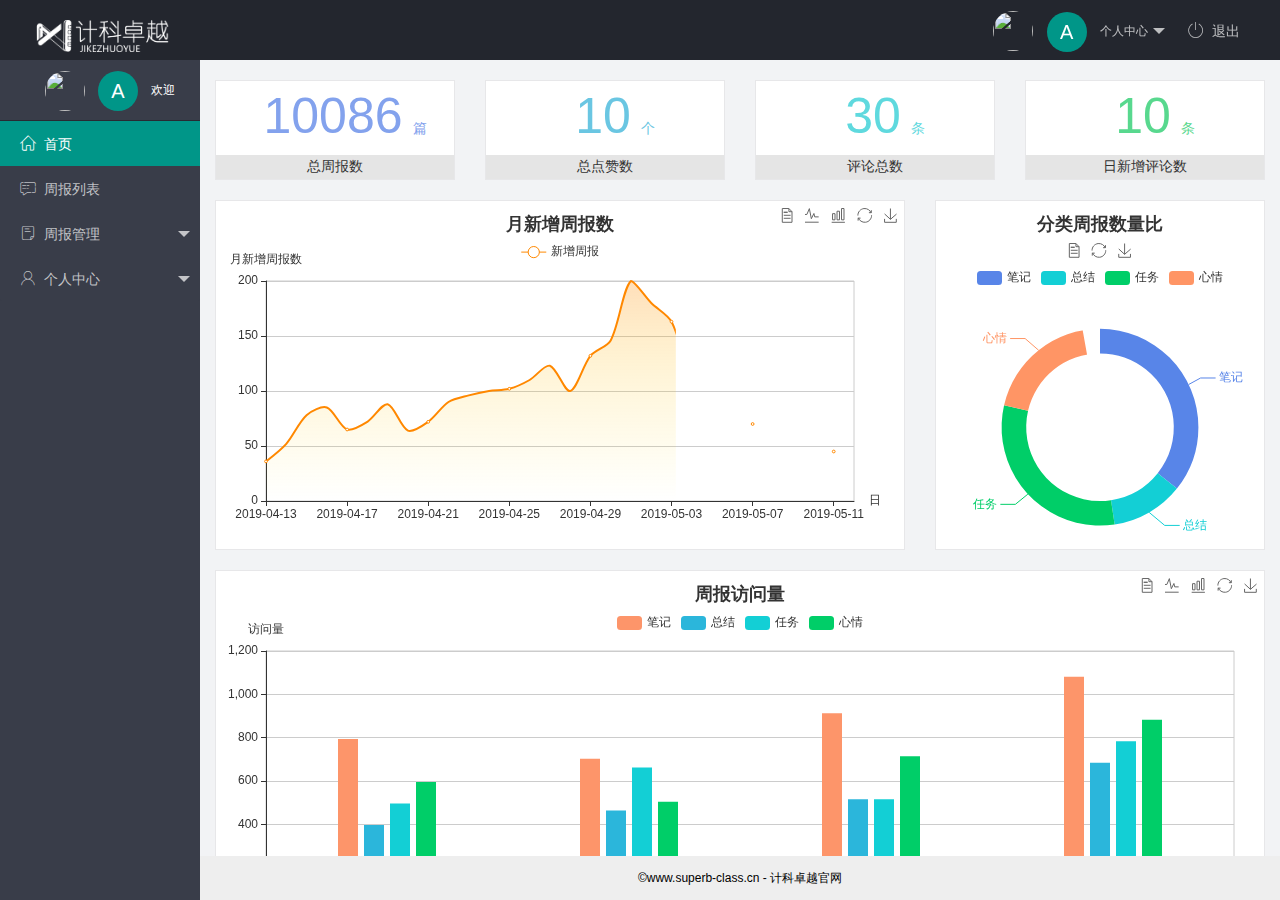
==== commit fd69b60e: "'123'" ====
--- a/index.html
+++ b/index.html
@@ -57,7 +57,7 @@
               <li class="layui-nav-item">
                 <a href="javascript:;"><span class="iconfont icon-user"></span>个人中心</a>
                 <dl class="layui-nav-child">
-                  <dd><a href="javascript:;"><i class="layui-icon layui-icon-template-1"></i>基本资料</a></dd>
+                  <dd><a href="/user/user_info.html" target="fm"><i class="layui-icon layui-icon-template-1"></i>基本资料</a></dd>
                   <dd><a href="javascript:;"><i class="layui-icon layui-icon-set"></i>更换头像</a></dd>
                   <dd><a href="javascript:;"><i class="layui-icon layui-icon-set"></i>重置密码</a></dd>
                 </dl>
